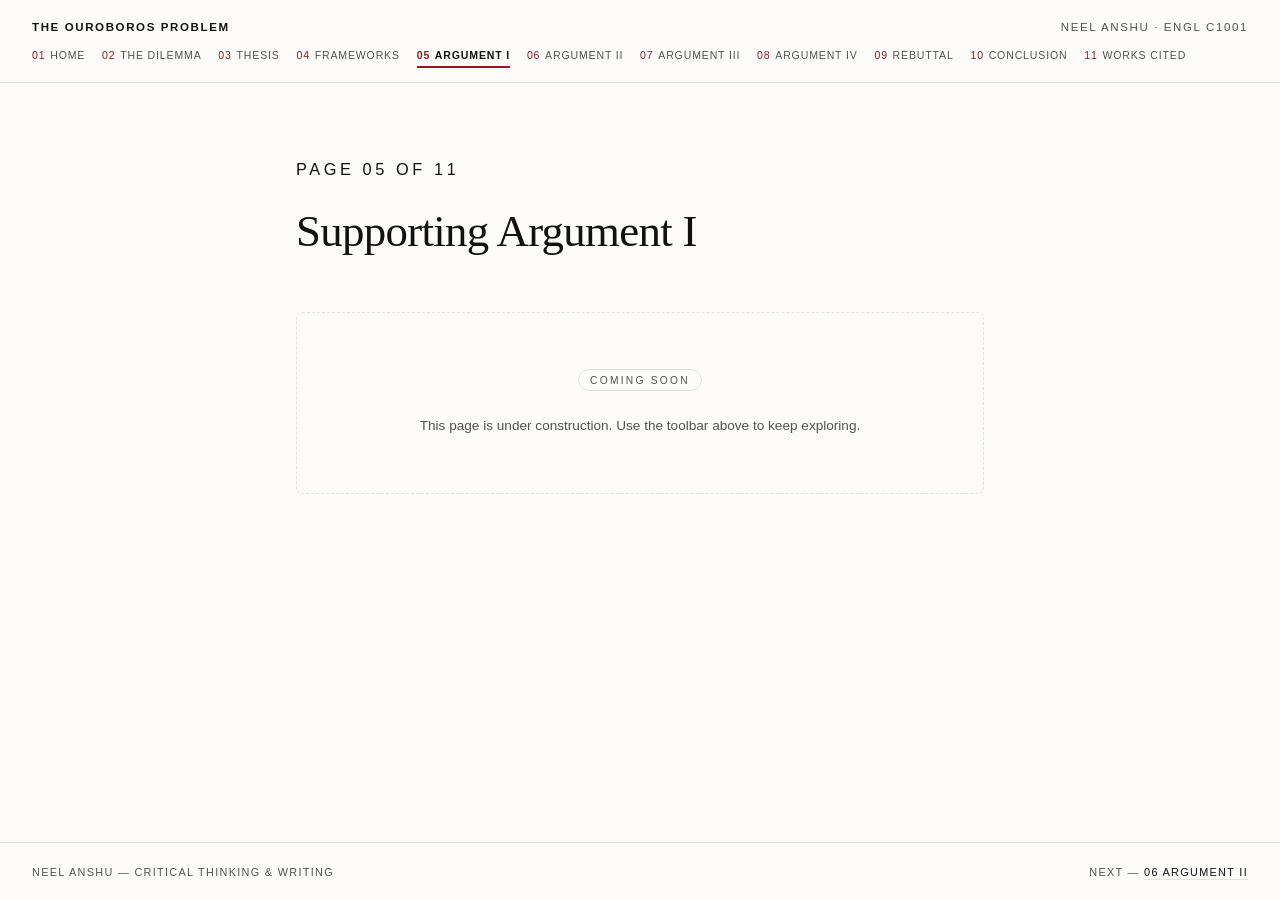
==== argument-1.html @ 1485b58a "Milestone A: 11-page site with nav toolbar, home welcome, Page 2 proposal + infographic Co-Authored-" ====
<!DOCTYPE html>
<html lang="en">
<head>
<meta charset="UTF-8">
<meta name="viewport" content="width=device-width, initial-scale=1.0">
<title>Supporting Argument I &mdash; The Ouroboros Problem</title>
<meta name="description" content="A project on AI, fair use, and the loop that feeds itself.">
<link rel="stylesheet" href="styles.css">
</head>
<body>

<header>
  <div class="masthead">
    <a class="mark" href="index.html">The Ouroboros Problem</a>
    <span class="tag">Neel Anshu &middot; ENGL C1001</span>
  </div>
  <nav class="toolbar" aria-label="Pages">
    <a href="index.html"><span class="num">01</span>Home</a>
    <a href="dilemma.html"><span class="num">02</span>The Dilemma</a>
    <a href="thesis.html"><span class="num">03</span>Thesis</a>
    <a href="frameworks.html"><span class="num">04</span>Frameworks</a>
    <a href="argument-1.html" aria-current="page"><span class="num">05</span>Argument I</a>
    <a href="argument-2.html"><span class="num">06</span>Argument II</a>
    <a href="argument-3.html"><span class="num">07</span>Argument III</a>
    <a href="argument-4.html"><span class="num">08</span>Argument IV</a>
    <a href="rebuttal.html"><span class="num">09</span>Rebuttal</a>
    <a href="conclusion.html"><span class="num">10</span>Conclusion</a>
    <a href="works-cited.html"><span class="num">11</span>Works Cited</a>
  </nav>
</header>

<main>
  <article class="page">
    <p class="kicker">Page 05 of 11</p>
    <h1>Supporting Argument I</h1>
    <div class="placeholder">
      <span class="soon">Coming soon</span>
      <p>This page is under construction. Use the toolbar above to keep exploring.</p>
    </div>
  </article>
</main>

<footer>
  <span>Neel Anshu &mdash; Critical Thinking &amp; Writing</span>
  <span>Next &mdash; <a href="argument-2.html">06 Argument II</a></span>
</footer>

</body>
</html>
---- styles.css ----
:root {
  --ink: #111111;
  --ink-soft: #55524e;
  --red: #8f1d1d;
  --paper: #fdfcfa;
  --hairline: #e6e2dc;
}

* { margin: 0; padding: 0; box-sizing: border-box; }

html { scroll-behavior: smooth; }
html, body { height: 100%; }

body {
  background: var(--paper);
  color: var(--ink);
  font-family: ui-sans-serif, -apple-system, "SF Pro Text", "Helvetica Neue", Helvetica, Arial, sans-serif;
  -webkit-font-smoothing: antialiased;
  display: flex;
  flex-direction: column;
  min-height: 100svh;
  overflow-x: hidden;
}

/* ---------- Header & navigation toolbar ---------- */

header {
  position: sticky;
  top: 0;
  z-index: 10;
  background: rgba(253, 252, 250, 0.92);
  backdrop-filter: blur(8px);
  border-bottom: 1px solid var(--hairline);
}

.masthead {
  display: flex;
  justify-content: space-between;
  align-items: baseline;
  padding: 1.3rem 2rem 1rem;
  font-size: 0.72rem;
  letter-spacing: 0.14em;
  text-transform: uppercase;
  color: var(--ink-soft);
}

.masthead .mark {
  color: var(--ink);
  font-weight: 600;
  text-decoration: none;
}

.masthead .tag { font-variant-numeric: tabular-nums; }

nav.toolbar {
  display: flex;
  gap: 1.05rem;
  padding: 0 2rem 0.85rem;
  overflow-x: auto;
  scrollbar-width: none;
  -webkit-overflow-scrolling: touch;
}

nav.toolbar::-webkit-scrollbar { display: none; }

nav.toolbar a {
  flex: 0 0 auto;
  font-size: 0.66rem;
  letter-spacing: 0.08em;
  text-transform: uppercase;
  text-decoration: none;
  color: var(--ink-soft);
  padding-bottom: 0.35rem;
  border-bottom: 2px solid transparent;
  transition: color 0.15s ease, border-color 0.15s ease;
}

nav.toolbar a .num {
  color: var(--red);
  font-variant-numeric: tabular-nums;
  margin-right: 0.45em;
}

nav.toolbar a:hover { color: var(--ink); }

nav.toolbar a[aria-current="page"] {
  color: var(--ink);
  font-weight: 600;
  border-bottom-color: var(--red);
}

/* ---------- Content pages ---------- */

main { flex: 1; }

.page {
  max-width: 46rem;
  margin: 0 auto;
  padding: 4.5rem 1.5rem 5rem;
}

.kicker {
  font-size: 0.68rem;
  letter-spacing: 0.22em;
  text-transform: uppercase;
  color: var(--red);
  margin-bottom: 1.1rem;
}

.page h1 {
  font-family: ui-serif, "New York", Georgia, "Times New Roman", serif;
  font-weight: 500;
  font-size: clamp(1.9rem, 5vw, 2.8rem);
  line-height: 1.12;
  letter-spacing: -0.015em;
  margin-bottom: 2.2rem;
}

.page h2 {
  font-family: ui-serif, "New York", Georgia, "Times New Roman", serif;
  font-weight: 500;
  font-size: 1.35rem;
  margin: 2.8rem 0 1rem;
}

.page p {
  font-size: 1.02rem;
  line-height: 1.75;
  color: var(--ink);
  margin-bottom: 1.4rem;
}

.page p em { color: inherit; }

.placeholder {
  margin-top: 3.5rem;
  padding: 3.5rem 2rem;
  border: 1px dashed var(--hairline);
  border-radius: 6px;
  text-align: center;
}

.placeholder .soon {
  display: inline-block;
  font-size: 0.64rem;
  letter-spacing: 0.22em;
  text-transform: uppercase;
  color: var(--ink-soft);
  border: 1px solid var(--hairline);
  border-radius: 999px;
  padding: 0.45em 1.1em;
}

.placeholder p {
  margin: 1.4rem 0 0;
  font-size: 0.85rem;
  color: var(--ink-soft);
}

figure.infographic { margin: 3rem 0 1rem; }

figure.infographic img {
  width: 100%;
  height: auto;
  display: block;
  border: 1px solid var(--hairline);
  border-radius: 4px;
}

figure.infographic figcaption {
  margin-top: 0.9rem;
  font-size: 0.8rem;
  line-height: 1.6;
  color: var(--ink-soft);
}

figure.infographic figcaption a { color: var(--red); }

/* ---------- Home hero (ouroboros) ---------- */

.hero {
  display: grid;
  place-items: center;
  padding: 3.5rem 1.5rem 2rem;
  min-height: min(78svh, 760px);
}

.stage {
  position: relative;
  width: min(70vmin, 580px);
  aspect-ratio: 1;
  display: grid;
  place-items: center;
}

.stage svg {
  position: absolute;
  inset: 0;
  width: 100%;
  height: 100%;
  overflow: visible;
}

.ring {
  transform-origin: 400px 400px;
  animation: spin 140s linear infinite;
}

@keyframes spin {
  to { transform: rotate(360deg); }
}

.seg {
  fill: var(--ink);
  transform-box: fill-box;
  transform-origin: center;
  animation: swell 5.2s ease-in-out infinite;
}

@keyframes swell {
  0%, 100% { transform: scale(1);    opacity: 1; }
  12%      { transform: scale(1.28); opacity: 0.92; }
  28%      { transform: scale(1);    opacity: 1; }
}

.eye { fill: var(--paper); }
.pupil { fill: var(--red); }
.tailtip { fill: var(--red); }

.center {
  position: relative;
  text-align: center;
  max-width: 70%;
  z-index: 1;
}

.center h1 {
  font-family: ui-serif, "New York", Georgia, "Times New Roman", serif;
  font-weight: 500;
  font-size: clamp(1.5rem, 5vmin, 2.4rem);
  line-height: 1.12;
  letter-spacing: -0.015em;
}

.center h1 em {
  font-style: italic;
  color: var(--red);
}

.center p {
  margin-top: 0.9rem;
  font-size: clamp(0.72rem, 1.8vmin, 0.85rem);
  line-height: 1.55;
  color: var(--ink-soft);
  letter-spacing: 0.01em;
}

.welcome {
  max-width: 40rem;
  margin: 0 auto;
  padding: 0 1.5rem 5rem;
  text-align: center;
}

.welcome .rule {
  width: 3rem;
  height: 1px;
  background: var(--hairline);
  margin: 0 auto 2.2rem;
}

.welcome h2 {
  font-family: ui-serif, "New York", Georgia, "Times New Roman", serif;
  font-weight: 500;
  font-size: 1.3rem;
  margin-bottom: 1rem;
}

.welcome p {
  font-size: 0.95rem;
  line-height: 1.75;
  color: var(--ink-soft);
  margin-bottom: 1rem;
}

.welcome .byline {
  margin-top: 1.6rem;
  font-size: 0.68rem;
  letter-spacing: 0.18em;
  text-transform: uppercase;
  color: var(--ink);
}

/* ---------- Footer ---------- */

footer {
  display: flex;
  justify-content: space-between;
  align-items: baseline;
  gap: 1rem;
  padding: 1.4rem 2rem;
  font-size: 0.68rem;
  letter-spacing: 0.12em;
  text-transform: uppercase;
  color: var(--ink-soft);
  border-top: 1px solid var(--hairline);
}

footer a {
  color: var(--ink);
  text-decoration: none;
  border-bottom: 1px solid var(--hairline);
  padding-bottom: 0.15em;
}

footer a:hover { border-bottom-color: var(--red); }

/* ---------- Small screens ---------- */

@media (max-width: 560px) {
  .masthead { padding-left: 1.25rem; padding-right: 1.25rem; }
  nav.toolbar { padding-left: 1.25rem; padding-right: 1.25rem; }
  footer { padding-left: 1.25rem; padding-right: 1.25rem; }
  .stage { width: min(88vmin, 580px); }
  .center { max-width: 64%; }
  .center h1 br { display: none; }
  .center h1 { font-size: clamp(1.2rem, 6.2vmin, 1.55rem); }
  .page { padding-top: 3rem; }
}

@media (prefers-reduced-motion: reduce) {
  .ring, .seg { animation: none; }
  html { scroll-behavior: auto; }
}
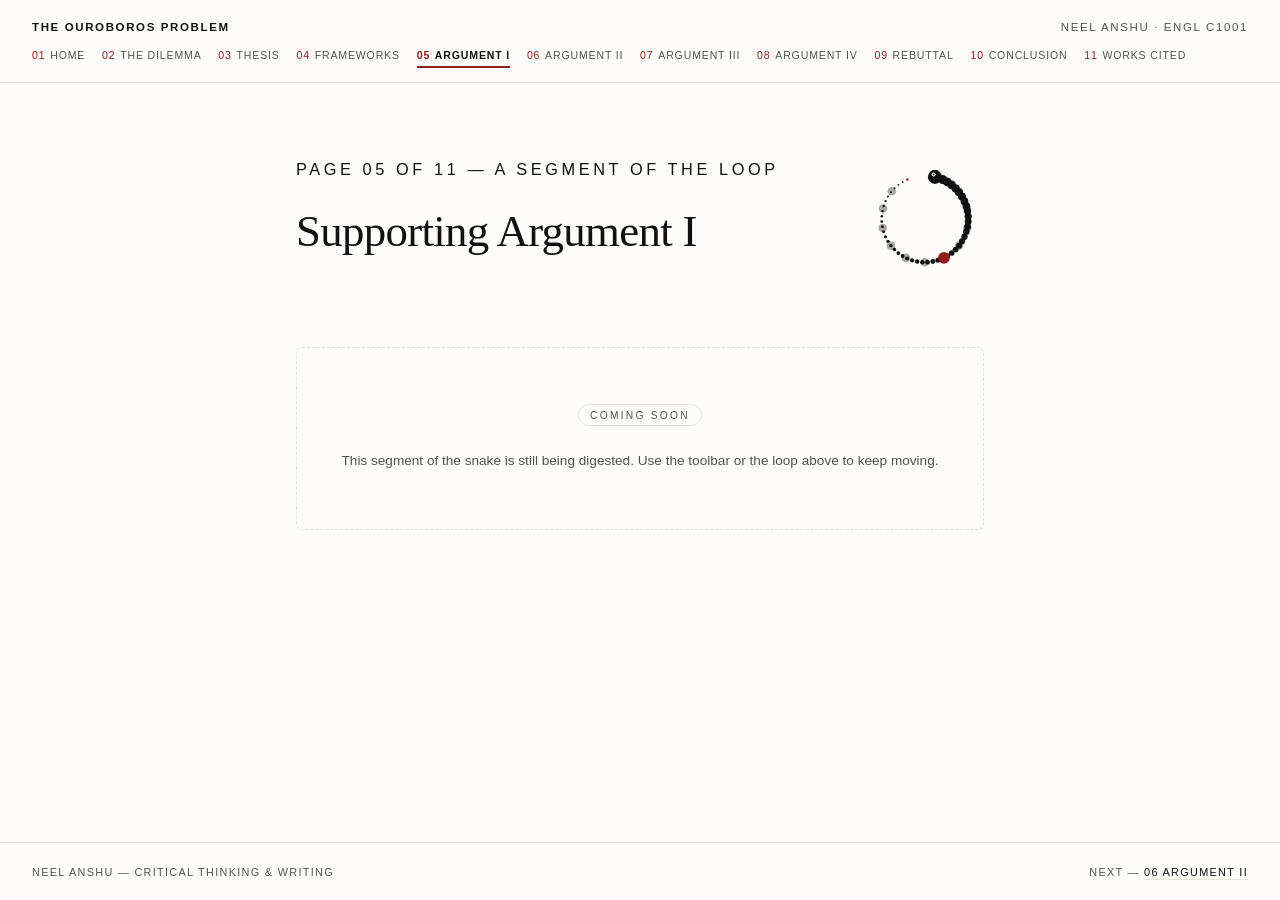
==== commit fd7651dc: "Sections as snake segments: interactive ouroboros hub + mini page locators Co-Authored-By: Claude Fa" ====
--- a/argument-1.html
+++ b/argument-1.html
@@ -31,11 +31,16 @@
 
 <main>
   <article class="page">
-    <p class="kicker">Page 05 of 11</p>
-    <h1>Supporting Argument I</h1>
+    <div class="pagehead">
+      <div class="headings">
+        <p class="kicker">Page 05 of 11 &mdash; a segment of the loop</p>
+        <h1>Supporting Argument I</h1>
+      </div>
+      <svg class="minimap" id="minimap" viewBox="0 0 120 120" role="navigation" aria-label="Site map: the ouroboros with this page highlighted"></svg>
+    </div>
     <div class="placeholder">
       <span class="soon">Coming soon</span>
-      <p>This page is under construction. Use the toolbar above to keep exploring.</p>
+      <p>This segment of the snake is still being digested. Use the toolbar or the loop above to keep moving.</p>
     </div>
   </article>
 </main>
@@ -45,5 +50,9 @@
   <span>Next &mdash; <a href="argument-2.html">06 Argument II</a></span>
 </footer>
 
+<script>window.SITE_PAGES = [{"href": "index.html", "num": "01", "label": "Home"}, {"href": "dilemma.html", "num": "02", "label": "The Dilemma"}, {"href": "thesis.html", "num": "03", "label": "Thesis"}, {"href": "frameworks.html", "num": "04", "label": "Frameworks"}, {"href": "argument-1.html", "num": "05", "label": "Argument I"}, {"href": "argument-2.html", "num": "06", "label": "Argument II"}, {"href": "argument-3.html", "num": "07", "label": "Argument III"}, {"href": "argument-4.html", "num": "08", "label": "Argument IV"}, {"href": "rebuttal.html", "num": "09", "label": "Rebuttal"}, {"href": "conclusion.html", "num": "10", "label": "Conclusion"}, {"href": "works-cited.html", "num": "11", "label": "Works Cited"}];</script>
+<script src="snake.js"></script>
+<script>buildMini(document.getElementById('minimap'), window.SITE_PAGES, 4);</script>
+
 </body>
 </html>
--- a/styles.css
+++ b/styles.css
@@ -227,11 +227,100 @@
 .pupil { fill: var(--red); }
 .tailtip { fill: var(--red); }
 
+/* ---------- Interactive hub: sections as snake segments ---------- */
+
+.traveler { fill: var(--red); }
+
+a.node { cursor: pointer; outline: none; }
+
+.node circle {
+  fill: var(--paper);
+  stroke: var(--ink);
+  stroke-width: 3;
+  transition: fill 0.18s ease, stroke 0.18s ease, r 0.18s ease;
+}
+
+.node .nnum {
+  font-family: ui-sans-serif, -apple-system, "Helvetica Neue", Arial, sans-serif;
+  font-size: 12px;
+  font-weight: 600;
+  letter-spacing: 0.04em;
+  fill: var(--ink);
+  pointer-events: none;
+  transition: fill 0.18s ease;
+}
+
+.node .nlabel {
+  font-family: ui-sans-serif, -apple-system, "Helvetica Neue", Arial, sans-serif;
+  font-size: 12px;
+  font-weight: 600;
+  letter-spacing: 0.14em;
+  text-transform: uppercase;
+  fill: var(--ink-soft);
+  opacity: 0.55;
+  transition: opacity 0.18s ease, fill 0.18s ease;
+}
+
+.node:hover circle, .node:focus-visible circle { fill: var(--ink); }
+.node:hover .nnum,  .node:focus-visible .nnum  { fill: var(--paper); }
+.node:hover .nlabel, .node:focus-visible .nlabel { opacity: 1; fill: var(--ink); }
+
+.node.cur circle { stroke: var(--red); }
+.node.cur .nnum { fill: var(--red); }
+.node.cur .nlabel { fill: var(--red); opacity: 0.8; }
+.node.cur:hover circle { fill: var(--red); stroke: var(--red); }
+.node.cur:hover .nnum { fill: var(--paper); }
+
+/* ---------- Mini ouroboros page locator ---------- */
+
+.pagehead {
+  display: flex;
+  justify-content: space-between;
+  align-items: flex-start;
+  gap: 1.5rem;
+}
+
+.pagehead .headings { min-width: 0; }
+
+.minimap {
+  width: 118px;
+  height: 118px;
+  flex: 0 0 auto;
+  margin-top: 0.3rem;
+  overflow: visible;
+}
+
+.minimap .seg { animation: none; }
+
+a.mnode { cursor: pointer; }
+
+.mnode circle {
+  fill: var(--ink);
+  opacity: 0.35;
+  transition: opacity 0.15s ease, fill 0.15s ease;
+}
+
+.mnode:hover circle { opacity: 1; }
+
+.mnode.cur circle {
+  fill: var(--red);
+  opacity: 1;
+  transform-box: fill-box;
+  transform-origin: center;
+  animation: mpulse 2.4s ease-in-out infinite;
+}
+
+@keyframes mpulse {
+  0%, 100% { transform: scale(1); }
+  50%      { transform: scale(1.35); }
+}
+
 .center {
   position: relative;
   text-align: center;
-  max-width: 70%;
+  max-width: 62%;
   z-index: 1;
+  pointer-events: none;
 }
 
 .center h1 {
@@ -317,18 +406,25 @@
 
 /* ---------- Small screens ---------- */
 
+@media (max-width: 760px) {
+  .node .nlabel { display: none; }
+}
+
 @media (max-width: 560px) {
   .masthead { padding-left: 1.25rem; padding-right: 1.25rem; }
   nav.toolbar { padding-left: 1.25rem; padding-right: 1.25rem; }
   footer { padding-left: 1.25rem; padding-right: 1.25rem; }
   .stage { width: min(88vmin, 580px); }
-  .center { max-width: 64%; }
+  .center { max-width: 60%; }
   .center h1 br { display: none; }
-  .center h1 { font-size: clamp(1.2rem, 6.2vmin, 1.55rem); }
+  .center h1 { font-size: clamp(1.1rem, 5.6vmin, 1.5rem); }
   .page { padding-top: 3rem; }
+  .pagehead { flex-direction: column-reverse; }
+  .minimap { width: 84px; height: 84px; }
 }
 
 @media (prefers-reduced-motion: reduce) {
-  .ring, .seg { animation: none; }
+  .ring, .seg, .mnode.cur circle { animation: none; }
+  .traveler { display: none; }
   html { scroll-behavior: auto; }
 }
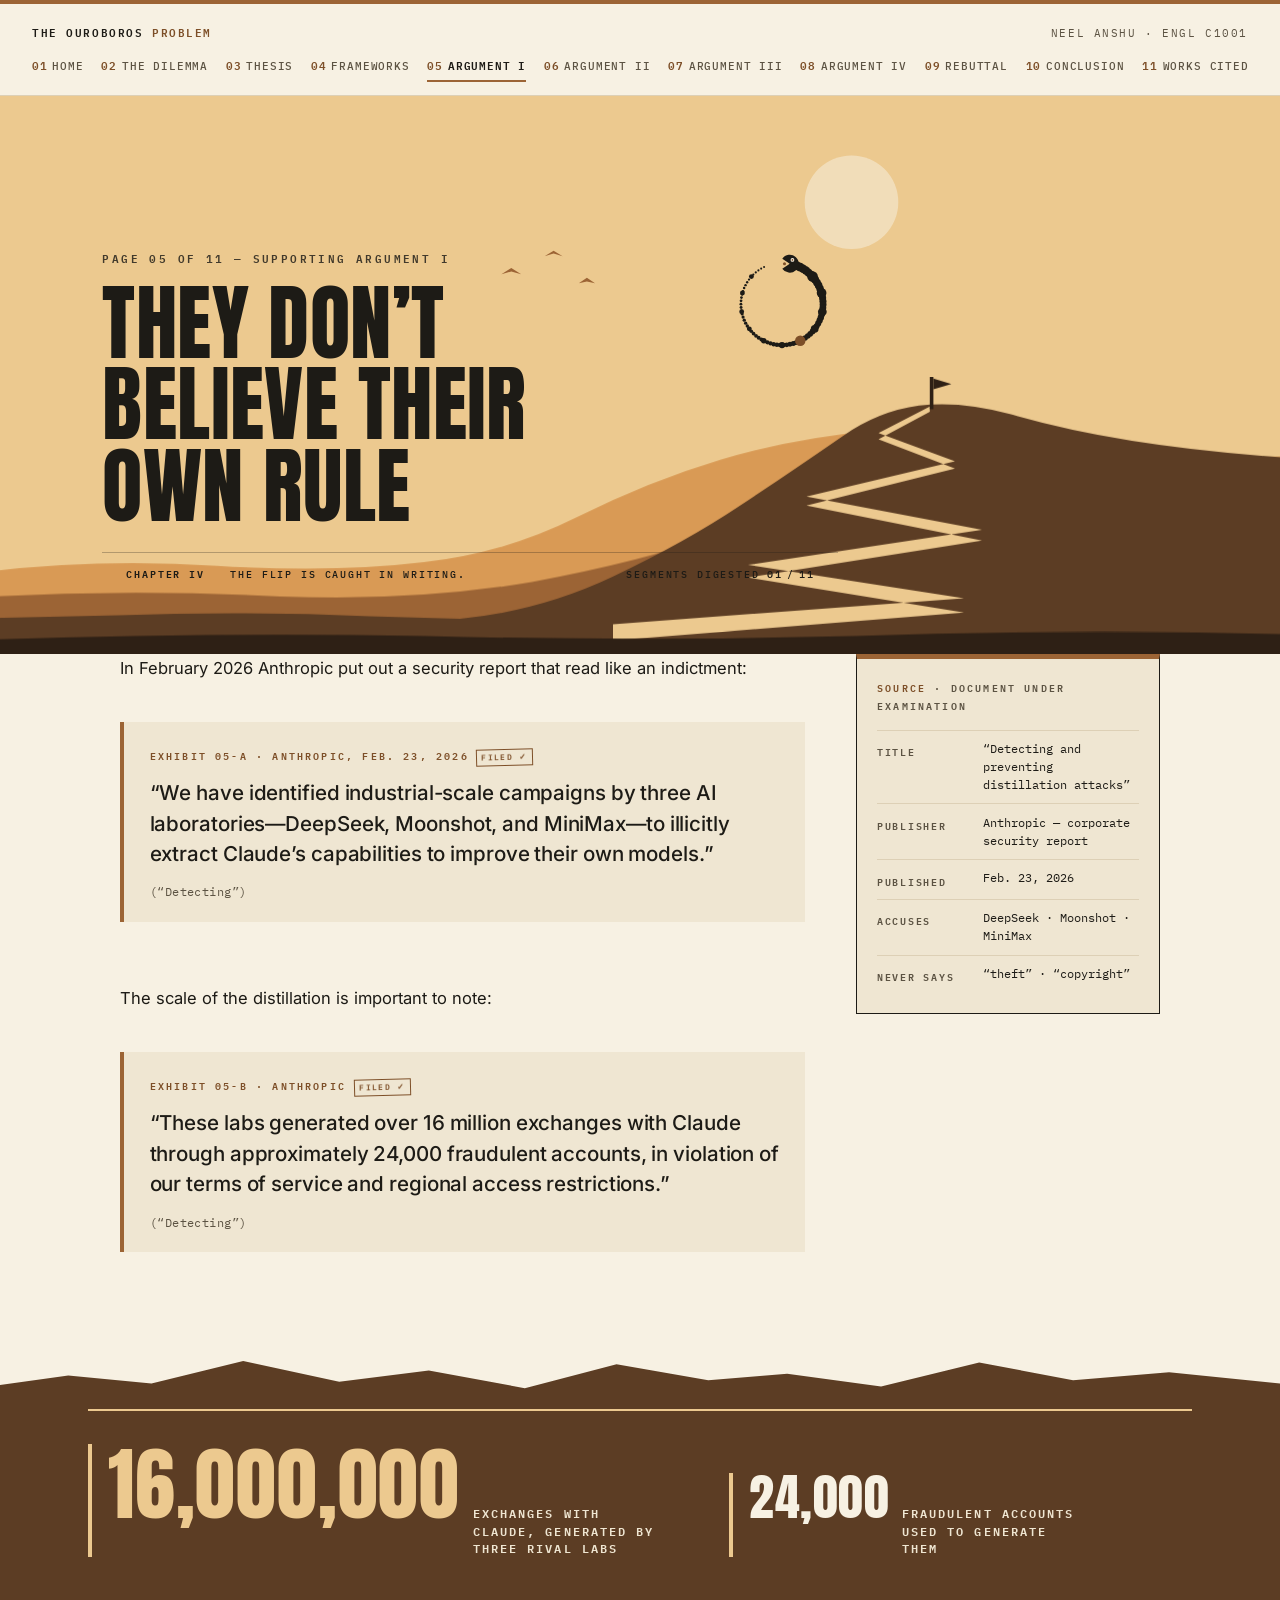
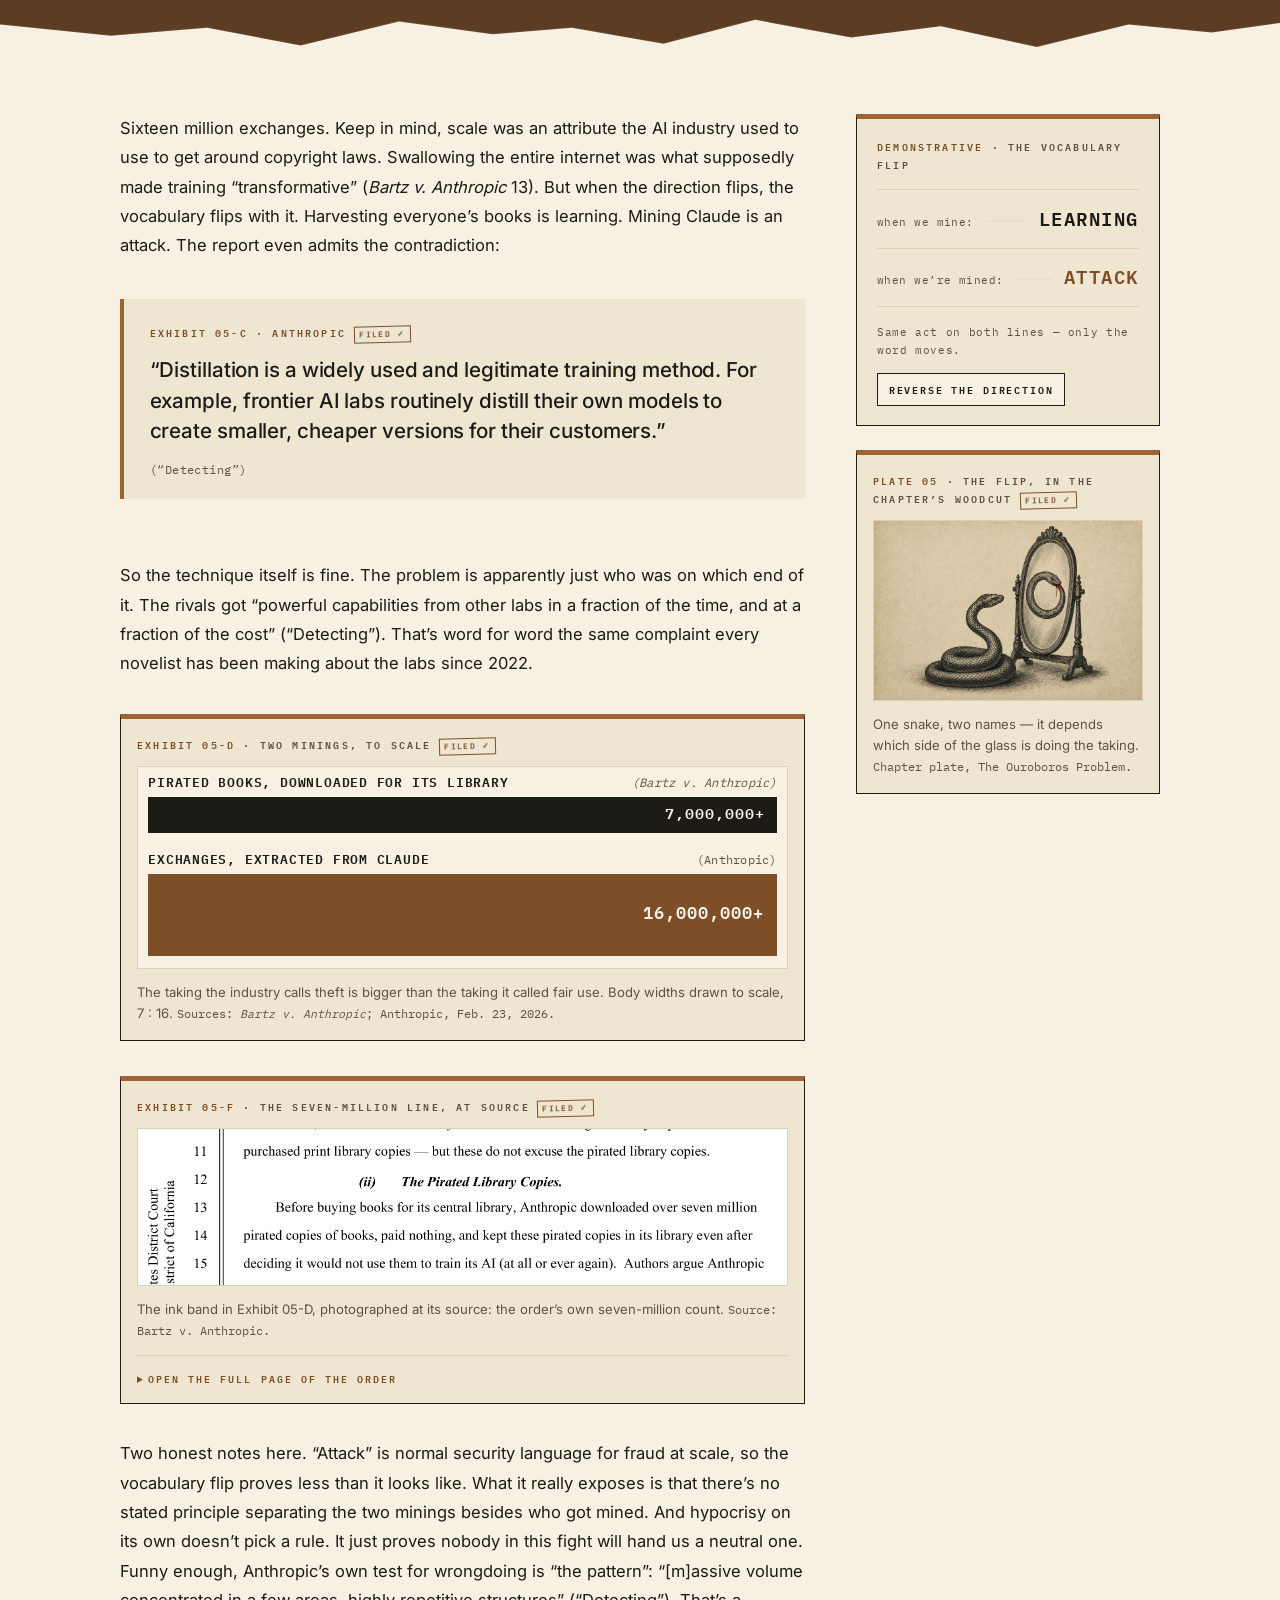
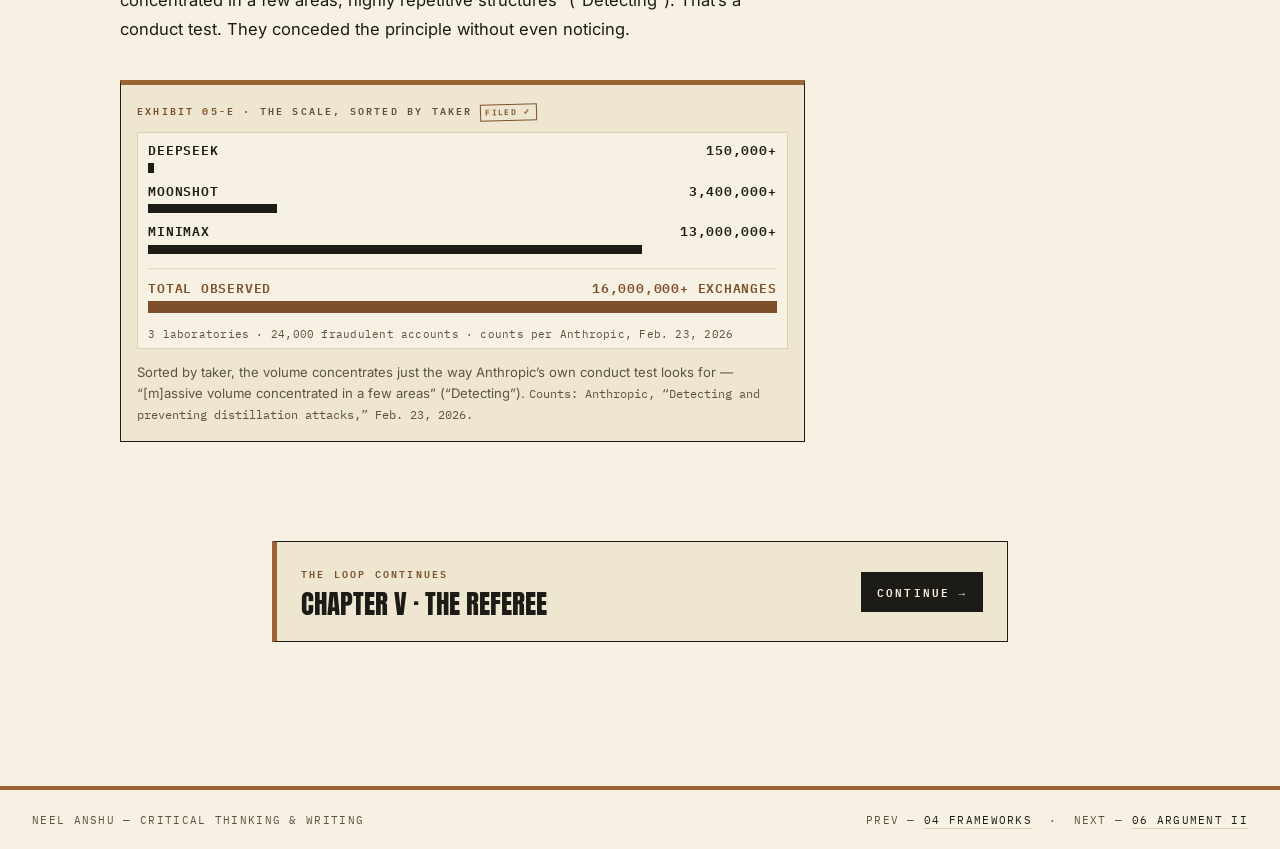
==== commit 583c80c3: "The Ouroboros Problem" ====
--- a/argument-1.html
+++ b/argument-1.html
@@ -3,15 +3,252 @@
 <head>
 <meta charset="UTF-8">
 <meta name="viewport" content="width=device-width, initial-scale=1.0">
-<title>Supporting Argument I &mdash; The Ouroboros Problem</title>
+<title>Argument I: They Don&rsquo;t Believe Their Own Rule &mdash; The Ouroboros Problem</title>
 <meta name="description" content="A project on AI, fair use, and the loop that feeds itself.">
 <link rel="stylesheet" href="styles.css">
+<style>
+/* ── Page 05 · Argument I · afternoon haze ─────────────────────────
+   Firewatch register: one vista (the switchback — the flip), one
+   ridge-divider treatment, placard evidence. Flat fills only,
+   radius 0. Scoped under body.p-arg1. */
+
+body.p-arg1 main { padding-bottom: 4.5rem; }
+
+/* ---- Hero vista: haze over the switchback ---- */
+body.p-arg1 .vista { min-height: clamp(420px, 62vh, 620px); }
+body.p-arg1 .vista .vista-content { padding-bottom: clamp(2.8rem, 8vh, 5rem); }
+body.p-arg1 .vista h1.display { max-width: 12ch; }
+body.p-arg1 .vista .pagehead { align-items: flex-start; }
+body.p-arg1 .vista .quest-strip {
+  color: var(--ink);
+  border-top-color: rgba(29, 27, 22, 0.28);
+}
+body.p-arg1 .vista .quest-strip .q-chap,
+body.p-arg1 .vista .quest-strip .q-prog b { color: var(--ink); }
+@media (max-width: 1160px) {
+  body.p-arg1 .vista .quest-strip {
+    background: rgba(247, 241, 227, 0.82);
+    border-top: 0;
+    padding: 0.7rem 0.8rem;
+  }
+}
+
+/* ---- Pull-alongside pairing: prose + placard share a bench ---- */
+body.p-arg1 .duo {
+  max-width: var(--col);
+  margin: 0 auto;
+  padding: 0 1.5rem;
+  display: grid;
+  grid-template-columns: minmax(0, 1fr);
+  grid-template-areas: "m1" "side" "m2";
+  gap: 1.5rem;
+}
+body.p-arg1 .duo > .dmain { grid-area: m1; min-width: 0; }
+body.p-arg1 .duo > aside { grid-area: side; }
+body.p-arg1 .duo > .dmore { grid-area: m2; min-width: 0; }
+@media (min-width: 900px) {
+  body.p-arg1 .duo {
+    max-width: 68rem;
+    grid-template-columns: minmax(0, 43rem) minmax(14rem, 19rem);
+    grid-template-areas: "m1 side" "m2 side";
+    grid-template-rows: auto 1fr;
+    column-gap: clamp(2.2rem, 4vw, 3.6rem);
+    align-items: start;
+    justify-content: center;
+  }
+  body.p-arg1 .duo > aside { position: sticky; top: 7.5rem; align-self: start; }
+}
+
+/* ---- Placards: the flip demonstrative + chain of custody ---- */
+body.p-arg1 .flippanel,
+body.p-arg1 .doccard {
+  border: 1px solid var(--ink);
+  border-top: 5px solid var(--accent);
+  background: var(--paper-dim);
+  padding: 1.15rem 1.25rem 1.2rem;
+}
+body.p-arg1 .ptag {
+  display: block;
+  font-family: var(--font-mono);
+  font-size: 0.62rem;
+  font-weight: 600;
+  letter-spacing: 0.22em;
+  text-transform: uppercase;
+  color: var(--ink-soft);
+}
+body.p-arg1 .ptag b { color: var(--accent-ink); font-weight: 600; }
+
+body.p-arg1 .fliprows { margin: 1rem 0 0; border-top: 1px solid var(--hairline); }
+body.p-arg1 .fliprow {
+  display: flex;
+  align-items: baseline;
+  gap: 0.8rem;
+  padding: 0.85rem 0;
+  border-bottom: 1px solid var(--hairline);
+}
+body.p-arg1 .dir {
+  flex: 0 0 auto;
+  font-family: var(--font-mono);
+  font-size: 0.7rem;
+  letter-spacing: 0.04em;
+  color: var(--ink-soft);
+}
+body.p-arg1 .lead {
+  flex: 1 1 auto;
+  border-bottom: 1px dotted var(--hairline);
+  transform: translateY(-0.28em);
+  min-width: 1rem;
+}
+body.p-arg1 .w {
+  flex: 0 0 auto;
+  font-family: var(--font-mono);
+  font-weight: 600;
+  font-size: clamp(1.05rem, 1.5vw, 1.4rem);
+  letter-spacing: 0.08em;
+  color: var(--ink);
+  transition: opacity 0.19s var(--ease-stamp), transform 0.19s var(--ease-stamp);
+}
+body.p-arg1 .w.is-red { color: var(--accent-ink); }
+body.p-arg1 .w.out { opacity: 0; transform: translateY(-0.4em); }
+
+body.p-arg1 .flipfoot {
+  display: flex;
+  flex-direction: column;
+  align-items: flex-start;
+  gap: 0.8rem;
+  margin-top: 1rem;
+}
+body.p-arg1 .flipnote {
+  font-family: var(--font-mono);
+  font-size: 0.66rem;
+  letter-spacing: 0.06em;
+  color: var(--ink-soft);
+  margin: 0;
+}
+body.p-arg1 .flipbtn {
+  font-family: var(--font-mono);
+  font-size: 0.64rem;
+  font-weight: 600;
+  letter-spacing: 0.18em;
+  text-transform: uppercase;
+  color: var(--ink);
+  background: var(--paper);
+  border: 1px solid var(--ink);
+  padding: 0.62em 1.05em;
+  cursor: pointer;
+  transition: background 0.15s ease, color 0.15s ease;
+}
+body.p-arg1 .flipbtn:hover { background: var(--ink); color: var(--paper); }
+body.p-arg1 .flipbtn:active { transform: translateY(1px); }
+body.p-arg1 .flipbtn:focus-visible { outline: 2px solid var(--accent-ink); outline-offset: 2px; }
+
+body.p-arg1 .doccard dl { margin-top: 1rem; }
+body.p-arg1 .docrow {
+  display: grid;
+  grid-template-columns: 5.8em minmax(0, 1fr);
+  gap: 0.8rem;
+  padding: 0.58rem 0;
+  border-top: 1px solid var(--hairline);
+}
+body.p-arg1 .docrow dt {
+  font-family: var(--font-mono);
+  font-size: 0.6rem;
+  font-weight: 600;
+  letter-spacing: 0.18em;
+  text-transform: uppercase;
+  color: var(--ink-soft);
+  padding-top: 0.22em;
+}
+body.p-arg1 .docrow dd {
+  font-family: var(--font-mono);
+  font-size: 0.73rem;
+  line-height: 1.55;
+  color: var(--ink);
+}
+
+/* Woodcut plate riding in the rail under the flip panel */
+body.p-arg1 .duo aside figure.exhibit { margin: 1.5rem 0 0; }
+
+/* ---- The overlook: dark elevation band for the statlines ---- */
+body.p-arg1 .scaleband { margin: 3.4rem 0 3.2rem; }
+body.p-arg1 .scaleband .ridge-divider { background-color: var(--near); }
+body.p-arg1 .ridge-down { transform: scale(-1, -1); }
+body.p-arg1 .scale-strip { background: var(--near); color: var(--paper); }
+body.p-arg1 .scale-strip .bandinner {
+  max-width: 72rem;
+  margin: 0 auto;
+  padding: 2.1rem 1.5rem 2.6rem;
+  display: flex;
+  flex-wrap: wrap;
+  align-items: flex-end;
+  gap: 2rem 4.5rem;
+}
+body.p-arg1 .scale-strip .srule {
+  max-width: 72rem;
+  margin: 0 auto;
+  padding: 0 1.5rem;
+}
+body.p-arg1 .scale-strip .srule i {
+  display: block;
+  height: 2px;
+  background: var(--sky);
+}
+body.p-arg1 .scale-strip .statline { border-left-color: var(--sky); }
+body.p-arg1 .scale-strip .n { color: var(--paper); }
+body.p-arg1 .scale-strip .n.red { color: var(--sky); }
+body.p-arg1 .scale-strip .u { color: var(--paper-dim); }
+body.p-arg1 .statline.sub .n { font-size: clamp(1.9rem, 4.2vw, 3.1rem); }
+
+/* ---- Exhibit SVG text registers (the two charts) ---- */
+body.p-arg1 .exhibit svg text {
+  font-family: var(--font-mono);
+  letter-spacing: 0.06em;
+}
+body.p-arg1 .exhibit svg .lab { font-weight: 600; fill: var(--ink); }
+body.p-arg1 .exhibit svg .soft { fill: var(--ink-soft); letter-spacing: 0.02em; }
+body.p-arg1 .exhibit svg .onbar { font-weight: 600; fill: var(--paper); }
+body.p-arg1 .exhibit svg .redt { font-weight: 600; fill: var(--accent-ink); }
+body.p-arg1 .exhibit svg .bar-ink { fill: var(--ink); }
+body.p-arg1 .exhibit svg .bar-red { fill: var(--accent-ink); }
+body.p-arg1 .exhibit svg .hl { stroke: var(--hairline); stroke-width: 1; }
+
+/* ---- Record page tucked behind a summary ---- */
+body.p-arg1 details.docpage { margin-top: 0.9rem; border-top: 1px solid var(--hairline); padding-top: 0.8rem; }
+body.p-arg1 details.docpage summary {
+  cursor: pointer;
+  font-family: var(--font-mono);
+  font-size: 0.64rem;
+  font-weight: 600;
+  letter-spacing: 0.2em;
+  text-transform: uppercase;
+  color: var(--accent-ink);
+}
+body.p-arg1 details.docpage summary::marker { color: var(--accent-ink); }
+body.p-arg1 details.docpage img { margin-top: 0.8rem; }
+
+/* ---- Small screens ---- */
+@media (max-width: 560px) {
+  body.p-arg1 .duo { padding: 0 1.25rem; }
+  body.p-arg1 .fliprow { flex-wrap: wrap; row-gap: 0.35rem; }
+  body.p-arg1 .lead { display: none; }
+  body.p-arg1 .fliprow .w { margin-left: auto; }
+  body.p-arg1 .scale-strip .bandinner { flex-direction: column; align-items: flex-start; gap: 1.7rem; }
+  body.p-arg1 .scale-strip .statline { flex-direction: column; align-items: flex-start; gap: 0.45rem; }
+}
+
+/* ---- Reduced motion: swap instantly, keep everything readable ---- */
+@media (prefers-reduced-motion: reduce) {
+  body.p-arg1 .w { transition: none; }
+  body.p-arg1 .w.out { opacity: 1; transform: none; }
+  body.p-arg1 .flipbtn:active { transform: none; }
+}
+</style>
 </head>
-<body>
-
-<header>
+<body class="p-arg1">
+
+<header class="site">
   <div class="masthead">
-    <a class="mark" href="index.html">The Ouroboros Problem</a>
+    <a class="mark" href="index.html">The Ouroboros <em>Problem</em></a>
     <span class="tag">Neel Anshu &middot; ENGL C1001</span>
   </div>
   <nav class="toolbar" aria-label="Pages">
@@ -30,29 +267,299 @@
 </header>
 
 <main>
-  <article class="page">
-    <div class="pagehead">
-      <div class="headings">
-        <p class="kicker">Page 05 of 11 &mdash; a segment of the loop</p>
-        <h1>Supporting Argument I</h1>
+
+  <!-- ── Vista: afternoon haze; the switchback trail reverses its way up ── -->
+  <section class="vista" id="vista" aria-label="Afternoon haze: a switchback trail reversing direction up the near slope">
+    <svg viewBox="0 0 1440 620" preserveAspectRatio="xMidYMax slice" aria-hidden="true" focusable="false">
+      <!-- hazy afternoon sun -->
+      <circle cx="955" cy="118" r="52" fill="var(--paper)" opacity="0.5"/>
+      <!-- three distant birds -->
+      <g fill="var(--mid)">
+        <path d="M566 198l11-7 11 7-11-3z"/>
+        <path d="M614 178l10-6 10 6-10-3z"/>
+        <path d="M652 208l9-6 9 6-9-2z"/>
+      </g>
+      <!-- far ridge -->
+      <g class="vista-band plx-far">
+        <path fill="var(--far)" d="M0 528 Q120 514 250 522 Q380 530 480 518 Q570 508 650 468 Q730 428 810 404 Q890 380 980 372 Q1080 364 1180 384 Q1300 408 1440 400 L1440 800 L0 800 Z"/>
+      </g>
+      <!-- mid ridge, one coil-curve in the shoulder -->
+      <g class="vista-band plx-mid">
+        <path fill="var(--mid)" d="M0 556 Q160 548 320 556 Q470 562 600 540 Q720 518 820 484 Q920 452 1020 440 Q1140 428 1280 446 Q1360 456 1440 452 L1440 800 L0 800 Z"/>
+      </g>
+      <!-- near slope + the switchback trail (the flip) -->
+      <g class="vista-band plx-near">
+        <path fill="var(--near)" d="M0 580 L140 577 Q280 572 420 578 L520 581 Q610 572 690 534 Q770 496 830 456 Q890 416 945 378 Q985 350 1030 344 Q1080 338 1140 356 Q1260 390 1440 402 L1440 800 L0 800 Z"/>
+        <path fill="var(--sky)" d="M690 587 L1080 558 L840 521 L1100 482 L905 445 L1070 406 L985 374.5 L1042 345 L1042 351 L985 381.5 L1070 414 L905 455 L1100 494 L840 535 L1080 574 L690 605 Z"/>
+        <path fill="var(--ground)" d="M1042 312 L1046 312 L1046 348 L1042 348 Z"/>
+        <path fill="var(--ground)" d="M1046 314 L1066 320 L1046 326 Z"/>
+      </g>
+      <!-- foreground -->
+      <path fill="var(--ground)" d="M0 604 Q240 596 480 600 Q720 606 960 600 Q1200 592 1440 598 L1440 800 L0 800 Z"/>
+    </svg>
+    <div class="vista-content">
+      <div class="pagehead">
+        <div class="headings">
+          <p class="kicker">Page 05 of 11 &mdash; Supporting Argument I</p>
+          <h1 class="display">They Don&rsquo;t Believe Their Own Rule</h1>
+        </div>
+        <svg class="minimap" id="minimap" viewBox="0 0 120 120" role="navigation"
+             aria-label="Site map: the ouroboros with this page highlighted"></svg>
       </div>
-      <svg class="minimap" id="minimap" viewBox="0 0 120 120" role="navigation" aria-label="Site map: the ouroboros with this page highlighted"></svg>
     </div>
-    <div class="placeholder">
-      <span class="soon">Coming soon</span>
-      <p>This segment of the snake is still being digested. Use the toolbar or the loop above to keep moving.</p>
+  </section>
+
+  <!-- ── First movement: the indictment, with the source placard alongside ── -->
+  <section class="essay">
+    <div class="duo">
+      <div class="dmain">
+        <p>In February 2026 Anthropic put out a security report that read like an indictment:</p>
+
+        <blockquote class="qs reveal">
+          <span class="qtag">Exhibit 05-A &middot; Anthropic, Feb. 23, 2026</span>
+          <p>&ldquo;We have identified industrial-scale campaigns by three AI laboratories&mdash;DeepSeek, Moonshot, and MiniMax&mdash;to illicitly extract Claude&rsquo;s capabilities to improve their own models.&rdquo;</p>
+          <footer>(&ldquo;Detecting&rdquo;)</footer>
+        </blockquote>
+
+      </div>
+
+      <aside class="doccard reveal d1" aria-label="The document under examination">
+        <span class="ptag"><b>Source</b> &middot; document under examination</span>
+        <dl>
+          <div class="docrow">
+            <dt>Title</dt>
+            <dd>&ldquo;Detecting and preventing distillation attacks&rdquo;</dd>
+          </div>
+          <div class="docrow">
+            <dt>Publisher</dt>
+            <dd>Anthropic &mdash; corporate security report</dd>
+          </div>
+          <div class="docrow">
+            <dt>Published</dt>
+            <dd>Feb. 23, 2026</dd>
+          </div>
+          <div class="docrow">
+            <dt>Accuses</dt>
+            <dd>DeepSeek &middot; Moonshot &middot; MiniMax</dd>
+          </div>
+          <div class="docrow">
+            <dt>Never says</dt>
+            <dd>&ldquo;theft&rdquo; &middot; &ldquo;copyright&rdquo;</dd>
+          </div>
+        </dl>
+      </aside>
+
+      <div class="dmore">
+        <p>The scale of the distillation is important to note:</p>
+
+        <blockquote class="qs reveal">
+          <span class="qtag">Exhibit 05-B &middot; Anthropic</span>
+          <p>&ldquo;These labs generated over 16 million exchanges with Claude through approximately 24,000 fraudulent accounts, in violation of our terms of service and regional access restrictions.&rdquo;</p>
+          <footer>(&ldquo;Detecting&rdquo;)</footer>
+        </blockquote>
+      </div>
     </div>
-  </article>
+  </section>
+
+  <!-- ── The overlook: the scale, in numbers ── -->
+  <section class="scaleband" aria-label="The scale, in numbers">
+    <div class="ridge-divider" aria-hidden="true"></div>
+    <div class="scale-strip">
+      <div class="srule" aria-hidden="true"><i class="rule-draw"></i></div>
+      <div class="bandinner">
+        <div class="statline reveal">
+          <span class="n red">16,000,000</span>
+          <span class="u">exchanges with Claude, generated by three rival labs</span>
+        </div>
+        <div class="statline sub reveal d1">
+          <span class="n">24,000</span>
+          <span class="u">fraudulent accounts used to generate them</span>
+        </div>
+      </div>
+    </div>
+    <div class="ridge-divider ridge-down" aria-hidden="true"></div>
+  </section>
+
+  <!-- ── Second movement: the vocabulary flip, demonstrated alongside ── -->
+  <section class="essay">
+    <div class="duo">
+      <div class="dmain">
+        <p>Sixteen million exchanges. Keep in mind, scale was an attribute the AI industry used to use to get around copyright laws. Swallowing the entire internet was what supposedly made training &ldquo;transformative&rdquo; (<em>Bartz v. Anthropic</em> 13). But when the direction flips, the vocabulary flips with it. Harvesting everyone&rsquo;s books is learning. Mining Claude is an attack. The report even admits the contradiction:</p>
+
+        <blockquote class="qs reveal">
+          <span class="qtag">Exhibit 05-C &middot; Anthropic</span>
+          <p>&ldquo;Distillation is a widely used and legitimate training method. For example, frontier AI labs routinely distill their own models to create smaller, cheaper versions for their customers.&rdquo;</p>
+          <footer>(&ldquo;Detecting&rdquo;)</footer>
+        </blockquote>
+      </div>
+
+      <aside aria-label="Demonstratives for the vocabulary flip">
+        <div class="flippanel reveal d1" id="flip-panel">
+          <span class="ptag"><b>Demonstrative</b> &middot; the vocabulary flip</span>
+          <div class="fliprows" id="flip-rows" aria-live="polite">
+            <div class="fliprow">
+              <span class="dir">when we mine:</span>
+              <span class="lead" aria-hidden="true"></span>
+              <span class="w" id="word-a">LEARNING</span>
+            </div>
+            <div class="fliprow">
+              <span class="dir">when we&rsquo;re mined:</span>
+              <span class="lead" aria-hidden="true"></span>
+              <span class="w is-red" id="word-b">ATTACK</span>
+            </div>
+          </div>
+          <div class="flipfoot">
+            <p class="flipnote">Same act on both lines &mdash; only the word moves.</p>
+            <button class="flipbtn" id="flip-btn" type="button" aria-pressed="false">Reverse the direction</button>
+          </div>
+        </div>
+
+        <figure class="exhibit reveal d2">
+          <span class="etag"><b>Plate 05</b> &middot; The flip, in the chapter&rsquo;s woodcut</span>
+          <img src="assets/art/oro_mirror.jpg" loading="lazy"
+               alt="Woodcut: a snake studies itself in a standing oval mirror; the reflection looking back is an ouroboros, swallowing its own tail.">
+          <figcaption>One snake, two names &mdash; it depends which side of the glass is doing the taking. <span class="src">Chapter plate, The Ouroboros Problem.</span></figcaption>
+        </figure>
+      </aside>
+
+      <div class="dmore">
+        <p>So the technique itself is fine. The problem is apparently just who was on which end of it. The rivals got &ldquo;powerful capabilities from other labs in a fraction of the time, and at a fraction of the cost&rdquo; (&ldquo;Detecting&rdquo;). That&rsquo;s word for word the same complaint every novelist has been making about the labs since 2022.</p>
+
+        <figure class="exhibit reveal">
+          <span class="etag"><b>Exhibit 05-D</b> &middot; Two minings, to scale</span>
+          <svg viewBox="0 0 640 198" role="img" focusable="false"
+               aria-label="Two horizontal bands drawn to scale, seven to sixteen. Ink band: over seven million pirated books copied for training, cited to Bartz v. Anthropic. Red band, more than twice as thick: over sixteen million exchanges extracted from Claude, cited to Anthropic.">
+            <text class="lab" x="10" y="20" font-size="13">PIRATED BOOKS, DOWNLOADED FOR ITS LIBRARY</text>
+            <text class="soft" x="630" y="20" font-size="12" text-anchor="end" font-style="italic">(Bartz v. Anthropic)</text>
+            <rect class="bar-ink" x="10" y="30" width="620" height="35" shape-rendering="crispEdges"></rect>
+            <text class="onbar" x="618" y="47.5" font-size="15" text-anchor="end" dominant-baseline="middle">7,000,000+</text>
+
+            <text class="lab" x="10" y="96" font-size="13">EXCHANGES, EXTRACTED FROM CLAUDE</text>
+            <text class="soft" x="630" y="96" font-size="12" text-anchor="end">(Anthropic)</text>
+            <rect class="bar-red" x="10" y="106" width="620" height="80" shape-rendering="crispEdges"></rect>
+            <text class="onbar" x="618" y="146" font-size="17" text-anchor="end" dominant-baseline="middle">16,000,000+</text>
+          </svg>
+          <figcaption>The taking the industry calls theft is bigger than the taking it called fair use. Body widths drawn to scale, 7&nbsp;:&nbsp;16. <span class="src">Sources: <em>Bartz v. Anthropic</em>; Anthropic, Feb. 23, 2026.</span></figcaption>
+        </figure>
+
+        <figure class="exhibit reveal">
+          <span class="etag"><b>Exhibit 05-F</b> &middot; The seven-million line, at source</span>
+          <img src="assets/evidence/bartz-sevenmillion-zoom.png" loading="lazy"
+               alt="Scanned lines from the Bartz v. Anthropic order: Anthropic downloaded over seven million pirated copies of books, paid nothing, and kept these pirated copies in its library.">
+          <figcaption>The ink band in Exhibit 05-D, photographed at its source: the order&rsquo;s own seven-million count. <span class="src">Source: Bartz v. Anthropic.</span></figcaption>
+          <details class="docpage">
+            <summary>Open the full page of the order</summary>
+            <img src="assets/evidence/bartz-sevenmillion-page.png" loading="lazy"
+                 alt="Full page from the Bartz v. Anthropic order containing the seven-million-copies passage.">
+          </details>
+        </figure>
+
+        <p>Two honest notes here. &ldquo;Attack&rdquo; is normal security language for fraud at scale, so the vocabulary flip proves less than it looks like. What it really exposes is that there&rsquo;s no stated principle separating the two minings besides who got mined. And hypocrisy on its own doesn&rsquo;t pick a rule. It just proves nobody in this fight will hand us a neutral one. Funny enough, Anthropic&rsquo;s own test for wrongdoing is &ldquo;the pattern&rdquo;: &ldquo;[m]assive volume concentrated in a few areas, highly repetitive structures&rdquo; (&ldquo;Detecting&rdquo;). That&rsquo;s a conduct test. They conceded the principle without even noticing.</p>
+
+        <figure class="exhibit reveal">
+          <span class="etag"><b>Exhibit 05-E</b> &middot; The scale, sorted by taker</span>
+          <svg viewBox="0 0 640 212" role="img" focusable="false"
+               aria-label="Log-style chart of exchange volume by laboratory, bars drawn to a common scale. DeepSeek: 150,000 plus. Moonshot: 3,400,000 plus. MiniMax: 13,000,000 plus. Total, in red: 16,000,000 plus exchanges through 24,000 fraudulent accounts.">
+            <text class="lab" x="10" y="22" font-size="13">DEEPSEEK</text>
+            <text class="lab" x="630" y="22" font-size="13" text-anchor="end">150,000+</text>
+            <rect class="bar-ink" x="10" y="30" width="5.6" height="9" shape-rendering="crispEdges"></rect>
+
+            <text class="lab" x="10" y="62" font-size="13">MOONSHOT</text>
+            <text class="lab" x="630" y="62" font-size="13" text-anchor="end">3,400,000+</text>
+            <rect class="bar-ink" x="10" y="70" width="127.4" height="9" shape-rendering="crispEdges"></rect>
+
+            <text class="lab" x="10" y="102" font-size="13">MINIMAX</text>
+            <text class="lab" x="630" y="102" font-size="13" text-anchor="end">13,000,000+</text>
+            <rect class="bar-ink" x="10" y="110" width="486.9" height="9" shape-rendering="crispEdges"></rect>
+
+            <line class="hl" x1="10" y1="134" x2="630" y2="134"></line>
+
+            <text class="redt" x="10" y="158" font-size="13">TOTAL OBSERVED</text>
+            <text class="redt" x="630" y="158" font-size="13" text-anchor="end">16,000,000+ EXCHANGES</text>
+            <rect class="bar-red" x="10" y="166" width="620" height="12" shape-rendering="crispEdges"></rect>
+
+            <text class="soft" x="10" y="202" font-size="11">3 laboratories &#183; 24,000 fraudulent accounts &#183; counts per Anthropic, Feb. 23, 2026</text>
+          </svg>
+          <figcaption>Sorted by taker, the volume concentrates just the way Anthropic&rsquo;s own conduct test looks for &mdash; &ldquo;[m]assive volume concentrated in a few areas&rdquo; (&ldquo;Detecting&rdquo;). <span class="src">Counts: Anthropic, &ldquo;Detecting and preventing distillation attacks,&rdquo; Feb. 23, 2026.</span></figcaption>
+        </figure>
+      </div>
+
+  </section>
+
 </main>
 
-<footer>
+<footer class="site">
   <span>Neel Anshu &mdash; Critical Thinking &amp; Writing</span>
-  <span>Next &mdash; <a href="argument-2.html">06 Argument II</a></span>
+  <span>Prev &mdash; <a href="frameworks.html">04 Frameworks</a> &nbsp;&middot;&nbsp; Next &mdash; <a href="argument-2.html">06 Argument II</a></span>
 </footer>
 
 <script>window.SITE_PAGES = [{"href": "index.html", "num": "01", "label": "Home"}, {"href": "dilemma.html", "num": "02", "label": "The Dilemma"}, {"href": "thesis.html", "num": "03", "label": "Thesis"}, {"href": "frameworks.html", "num": "04", "label": "Frameworks"}, {"href": "argument-1.html", "num": "05", "label": "Argument I"}, {"href": "argument-2.html", "num": "06", "label": "Argument II"}, {"href": "argument-3.html", "num": "07", "label": "Argument III"}, {"href": "argument-4.html", "num": "08", "label": "Argument IV"}, {"href": "rebuttal.html", "num": "09", "label": "Rebuttal"}, {"href": "conclusion.html", "num": "10", "label": "Conclusion"}, {"href": "works-cited.html", "num": "11", "label": "Works Cited"}];</script>
 <script src="snake.js"></script>
+<script src="site.js"></script>
+<script src="quest.js"></script>
 <script>buildMini(document.getElementById('minimap'), window.SITE_PAGES, 4);</script>
+<script>
+/* Page 05 behavior.
+   Signature animation: slow parallax drift of the vista bands on
+   scroll — transform-only, via the shared --plx/.vista-band contract
+   in styles.css (which also zeroes it under prefers-reduced-motion).
+   Plus the hover/tap-driven vocabulary flip; under reduced motion the
+   words swap instantly with no transition. */
+(function () {
+  var reduced = window.matchMedia("(prefers-reduced-motion: reduce)").matches;
+
+  /* ---- Vista band parallax (signature animation) ---- */
+  var vista = document.getElementById("vista");
+  if (vista && !reduced) {
+    var ticking = false;
+    var onScroll = function () {
+      if (ticking) return;
+      ticking = true;
+      window.requestAnimationFrame(function () {
+        var y = Math.min(window.scrollY || window.pageYOffset || 0, 260);
+        vista.style.setProperty("--plx", y + "px");
+        ticking = false;
+      });
+    };
+    window.addEventListener("scroll", onScroll, { passive: true });
+    onScroll();
+  }
+
+  /* ---- The vocabulary flip (interaction-driven, never looping) ---- */
+  var rows = document.getElementById("flip-rows");
+  var btn = document.getElementById("flip-btn");
+  var wordA = document.getElementById("word-a");
+  var wordB = document.getElementById("word-b");
+  if (rows && btn && wordA && wordB) {
+    var flipped = false, busy = false;
+    function paint() {
+      wordA.textContent = flipped ? "ATTACK" : "LEARNING";
+      wordB.textContent = flipped ? "LEARNING" : "ATTACK";
+      wordA.classList.toggle("is-red", flipped);
+      wordB.classList.toggle("is-red", !flipped);
+      btn.setAttribute("aria-pressed", flipped ? "true" : "false");
+    }
+    function flip() {
+      if (busy) return;
+      flipped = !flipped;
+      if (reduced) { paint(); return; }
+      busy = true;
+      wordA.classList.add("out");
+      wordB.classList.add("out");
+      window.setTimeout(function () {
+        paint();
+        wordA.classList.remove("out");
+        wordB.classList.remove("out");
+        window.setTimeout(function () { busy = false; }, 210);
+      }, 190);
+    }
+    btn.addEventListener("click", flip);
+    if (window.matchMedia("(hover: hover) and (pointer: fine)").matches) {
+      rows.addEventListener("pointerenter", flip);
+    }
+  }
+})();
+</script>
 
 </body>
 </html>
--- a/styles.css
+++ b/styles.css
@@ -1,9 +1,136 @@
+/* ═══════════════════════════════════════════════════════════════
+   The Ouroboros Problem — shared foundation
+   Firewatch / Olly Moss flat-poster system over the courtroom bones:
+   Anton (verdicts) · IBM Plex Mono (evidence) · Inter (explanation)
+   One day on a fire lookout: each page owns a moment of the day via
+   flat palette tokens (--sky --far --mid --near --ground --accent).
+   Flat ink on warm paper. NO gradients. No frameworks. Radius 0.
+   ═══════════════════════════════════════════════════════════════ */
+
+@font-face {
+  font-family: "Anton";
+  src: url("assets/fonts/anton-v27-latin-regular.woff2") format("woff2");
+  font-weight: 400; font-style: normal; font-display: swap;
+}
+@font-face {
+  font-family: "IBM Plex Mono";
+  src: url("assets/fonts/ibm-plex-mono-v20-latin-regular.woff2") format("woff2");
+  font-weight: 400; font-style: normal; font-display: swap;
+}
+@font-face {
+  font-family: "IBM Plex Mono";
+  src: url("assets/fonts/ibm-plex-mono-v20-latin-500.woff2") format("woff2");
+  font-weight: 500; font-style: normal; font-display: swap;
+}
+@font-face {
+  font-family: "IBM Plex Mono";
+  src: url("assets/fonts/ibm-plex-mono-v20-latin-600.woff2") format("woff2");
+  font-weight: 600; font-style: normal; font-display: swap;
+}
+@font-face {
+  font-family: "Inter";
+  src: url("assets/fonts/inter-v20-latin-regular.woff2") format("woff2");
+  font-weight: 400; font-style: normal; font-display: swap;
+}
+@font-face {
+  font-family: "Inter";
+  src: url("assets/fonts/inter-v20-latin-500.woff2") format("woff2");
+  font-weight: 500; font-style: normal; font-display: swap;
+}
+@font-face {
+  font-family: "Inter";
+  src: url("assets/fonts/inter-v20-latin-600.woff2") format("woff2");
+  font-weight: 600; font-style: normal; font-display: swap;
+}
+
+/* ---------- Base tokens: warm Firewatch paper ---------- */
+
 :root {
-  --ink: #111111;
-  --ink-soft: #55524e;
-  --red: #8f1d1d;
-  --paper: #fdfcfa;
-  --hairline: #e6e2dc;
+  --paper: #f7f1e3;      /* warm cream — the poster stock */
+  --paper-dim: #efe6d2;  /* placard fill */
+  --ink: #1d1b16;        /* warm near-black */
+  --ink-soft: #5c5343;   /* warm secondary */
+  --hairline: #ddd0b6;   /* warm hairline */
+
+  /* Legacy alias: everything that used --red now reads the page's
+     text-safe accent, so the whole chrome auto-tints per page. */
+  --red: var(--accent-ink);
+
+  --font-display: "Anton", "Arial Narrow", sans-serif;
+  --font-mono: "IBM Plex Mono", ui-monospace, "SF Mono", Menlo, monospace;
+  --font-body: "Inter", ui-sans-serif, -apple-system, "Helvetica Neue", Arial, sans-serif;
+
+  --ease-stamp: cubic-bezier(0.2, 0, 0, 1);
+  --col: 46rem;
+
+  /* Default scene palette (first light) so bare pages still render. */
+  --sky: #f4c95d; --far: #e8985a; --mid: #b95f30;
+  --near: #7a3020; --ground: #3d1c14;
+  --accent: #b95f30;      /* flat fills, rules, bands (graphic use) */
+  --accent-ink: #98481f;  /* accent for TEXT on paper — ≥4.5:1 */
+  --vista-ink: var(--ink);/* text color set over the vista sky */
+}
+
+/* ---------- The day arc: per-page scene palettes ----------
+   --accent is the poster accent (fills, left rules, sign bands).
+   --accent-ink is the same hue pushed dark enough for small text
+   on --paper (contrast ≥ 4.5:1 verified). --vista-ink is the text
+   color that sits directly on --sky in the hero vista. */
+
+body.p-home {        /* first light */
+  --sky: #f4c95d; --far: #e8985a; --mid: #b95f30;
+  --near: #7a3020; --ground: #3d1c14;
+  --accent: #b95f30; --accent-ink: #98481f; --vista-ink: var(--ink);
+}
+body.p-dilemma {     /* sunrise */
+  --sky: #f6b352; --far: #e07b39; --mid: #a94b28;
+  --near: #6e2a1c; --ground: #381712;
+  --accent: #a94b28; --accent-ink: #a3441f; --vista-ink: var(--ink);
+}
+body.p-thesis {      /* morning */
+  --sky: #f2d8a0; --far: #d9a05b; --mid: #8f6a3d;
+  --near: #4f5537; --ground: #2c3325;
+  --accent: #8f6a3d; --accent-ink: #77552c; --vista-ink: var(--ink);
+}
+body.p-frameworks {  /* high noon */
+  --sky: #eadfc4; --far: #c9b98a; --mid: #7d8a5a;
+  --near: #45543a; --ground: #253023;
+  --accent: #5f7248; --accent-ink: #4d5e39; --vista-ink: var(--ink);
+}
+body.p-arg1 {        /* afternoon haze */
+  --sky: #ecc98f; --far: #d99a55; --mid: #9c6435;
+  --near: #5c3d24; --ground: #2e2015;
+  --accent: #9c6435; --accent-ink: #7d4f28; --vista-ink: var(--ink);
+}
+body.p-arg2 {        /* golden hour */
+  --sky: #f0b45e; --far: #dd8143; --mid: #ad5230;
+  --near: #6b2f20; --ground: #351812;
+  --accent: #ad5230; --accent-ink: #964325; --vista-ink: var(--ink);
+}
+body.p-arg3 {        /* sunset */
+  --sky: #ef9e58; --far: #d95f36; --mid: #9e3527;
+  --near: #5f1f1a; --ground: #2f1210;
+  --accent: #9e3527; --accent-ink: #9e3527; --vista-ink: var(--ink);
+}
+body.p-arg4 {        /* dusk */
+  --sky: #d97a4a; --far: #a84632; --mid: #6f2a26;
+  --near: #3f1b20; --ground: #201017;
+  --accent: #a84632; --accent-ink: #a04129; --vista-ink: var(--ink);
+}
+body.p-rebuttal {    /* blue hour — dark vista, prose stays on paper */
+  --sky: #7d8aa6; --far: #52618a; --mid: #35406b;
+  --near: #20284a; --ground: #111530;
+  --accent: #c46a3a; --accent-ink: #94481d; --vista-ink: var(--ink);
+}
+body.p-conclusion {  /* night, fire below — dark vista, paper prose */
+  --sky: #3c4668; --far: #2a3153; --mid: #1b2140;
+  --near: #10142c; --ground: #080a1c;
+  --accent: #e07b39; --accent-ink: #9c4c1a; --vista-ink: var(--paper);
+}
+body.p-works {       /* starlight — dark vista, paper prose */
+  --sky: #232948; --far: #181d38; --mid: #10142a;
+  --near: #0a0d1e; --ground: #050712;
+  --accent: #d9a05b; --accent-ink: #85561e; --vista-ink: var(--paper);
 }
 
 * { margin: 0; padding: 0; box-sizing: border-box; }
@@ -14,22 +141,28 @@
 body {
   background: var(--paper);
   color: var(--ink);
-  font-family: ui-sans-serif, -apple-system, "SF Pro Text", "Helvetica Neue", Helvetica, Arial, sans-serif;
+  font-family: var(--font-body);
   -webkit-font-smoothing: antialiased;
+  text-rendering: optimizeLegibility;
   display: flex;
   flex-direction: column;
   min-height: 100svh;
   overflow-x: hidden;
 }
 
-/* ---------- Header & navigation toolbar ---------- */
-
-header {
+::selection { background: var(--ink); color: var(--paper); }
+
+/* ---------- Header & navigation toolbar (shared contract) ----------
+   The lookout's sign: warm paper strip under a flat accent band that
+   tints to each page's moment of the day. */
+
+header.site {
   position: sticky;
   top: 0;
-  z-index: 10;
-  background: rgba(253, 252, 250, 0.92);
+  z-index: 40;
+  background: rgba(247, 241, 227, 0.94);
   backdrop-filter: blur(8px);
+  border-top: 4px solid var(--accent);
   border-bottom: 1px solid var(--hairline);
 }
 
@@ -37,8 +170,10 @@
   display: flex;
   justify-content: space-between;
   align-items: baseline;
-  padding: 1.3rem 2rem 1rem;
-  font-size: 0.72rem;
+  gap: 1rem;
+  padding: 1.15rem 2rem 0.85rem;
+  font-family: var(--font-mono);
+  font-size: 0.7rem;
   letter-spacing: 0.14em;
   text-transform: uppercase;
   color: var(--ink-soft);
@@ -49,166 +184,351 @@
   font-weight: 600;
   text-decoration: none;
 }
-
-.masthead .tag { font-variant-numeric: tabular-nums; }
+.masthead .mark em { font-style: normal; color: var(--accent-ink); }
+.masthead .tag { font-variant-numeric: tabular-nums; white-space: nowrap; }
 
 nav.toolbar {
   display: flex;
-  gap: 1.05rem;
-  padding: 0 2rem 0.85rem;
+  gap: 1.1rem;
+  padding: 0 2rem 0.8rem;
   overflow-x: auto;
   scrollbar-width: none;
   -webkit-overflow-scrolling: touch;
 }
-
 nav.toolbar::-webkit-scrollbar { display: none; }
 
 nav.toolbar a {
   flex: 0 0 auto;
+  font-family: var(--font-mono);
   font-size: 0.66rem;
+  font-weight: 500;
   letter-spacing: 0.08em;
   text-transform: uppercase;
   text-decoration: none;
   color: var(--ink-soft);
-  padding-bottom: 0.35rem;
+  padding-bottom: 0.4rem;
   border-bottom: 2px solid transparent;
   transition: color 0.15s ease, border-color 0.15s ease;
 }
-
 nav.toolbar a .num {
-  color: var(--red);
+  color: var(--accent-ink);
+  font-weight: 600;
   font-variant-numeric: tabular-nums;
   margin-right: 0.45em;
 }
-
 nav.toolbar a:hover { color: var(--ink); }
-
 nav.toolbar a[aria-current="page"] {
   color: var(--ink);
   font-weight: 600;
-  border-bottom-color: var(--red);
-}
-
-/* ---------- Content pages ---------- */
+  border-bottom-color: var(--accent);
+}
+
+/* ---------- Page scaffold ---------- */
 
 main { flex: 1; }
 
-.page {
-  max-width: 46rem;
+.col {
+  max-width: var(--col);
   margin: 0 auto;
-  padding: 4.5rem 1.5rem 5rem;
+  padding-left: 1.5rem;
+  padding-right: 1.5rem;
+}
+
+.wide {
+  max-width: 72rem;
+  margin: 0 auto;
+  padding-left: 1.5rem;
+  padding-right: 1.5rem;
 }
 
 .kicker {
+  font-family: var(--font-mono);
   font-size: 0.68rem;
+  font-weight: 600;
   letter-spacing: 0.22em;
   text-transform: uppercase;
-  color: var(--red);
-  margin-bottom: 1.1rem;
-}
-
-.page h1 {
-  font-family: ui-serif, "New York", Georgia, "Times New Roman", serif;
-  font-weight: 500;
-  font-size: clamp(1.9rem, 5vw, 2.8rem);
-  line-height: 1.12;
-  letter-spacing: -0.015em;
-  margin-bottom: 2.2rem;
-}
-
-.page h2 {
-  font-family: ui-serif, "New York", Georgia, "Times New Roman", serif;
-  font-weight: 500;
-  font-size: 1.35rem;
-  margin: 2.8rem 0 1rem;
-}
-
-.page p {
-  font-size: 1.02rem;
-  line-height: 1.75;
-  color: var(--ink);
+  color: var(--accent-ink);
+}
+
+h1.display {
+  font-family: var(--font-display);
+  font-weight: 400;
+  text-transform: uppercase;
+  font-size: clamp(2.6rem, 7.5vw, 5.2rem);
+  line-height: 0.98;
+  letter-spacing: 0.005em;
+  text-wrap: balance;
+}
+
+.essay h2 {
+  font-family: var(--font-display);
+  font-weight: 400;
+  text-transform: uppercase;
+  font-size: clamp(1.35rem, 3vw, 1.8rem);
+  letter-spacing: 0.01em;
+  line-height: 1.1;
+  margin: 3rem 0 1.1rem;
+}
+
+.essay p {
+  font-size: 1.03rem;
+  line-height: 1.78;
   margin-bottom: 1.4rem;
-}
-
-.page p em { color: inherit; }
-
-.placeholder {
-  margin-top: 3.5rem;
-  padding: 3.5rem 2rem;
-  border: 1px dashed var(--hairline);
-  border-radius: 6px;
-  text-align: center;
-}
-
-.placeholder .soon {
-  display: inline-block;
-  font-size: 0.64rem;
-  letter-spacing: 0.22em;
-  text-transform: uppercase;
-  color: var(--ink-soft);
-  border: 1px solid var(--hairline);
-  border-radius: 999px;
-  padding: 0.45em 1.1em;
-}
-
-.placeholder p {
-  margin: 1.4rem 0 0;
-  font-size: 0.85rem;
-  color: var(--ink-soft);
-}
-
-figure.infographic { margin: 3rem 0 1rem; }
-
-figure.infographic img {
-  width: 100%;
-  height: auto;
-  display: block;
-  border: 1px solid var(--hairline);
-  border-radius: 4px;
-}
-
-figure.infographic figcaption {
-  margin-top: 0.9rem;
-  font-size: 0.8rem;
-  line-height: 1.6;
-  color: var(--ink-soft);
-}
-
-figure.infographic figcaption a { color: var(--red); }
-
-/* ---------- Home hero (ouroboros) ---------- */
-
-.hero {
-  display: grid;
-  place-items: center;
-  padding: 3.5rem 1.5rem 2rem;
-  min-height: min(78svh, 760px);
-}
-
-.stage {
+  text-wrap: pretty;
+}
+.essay p em { font-style: italic; }
+.essay a { color: var(--accent-ink); text-decoration: none; border-bottom: 1px solid var(--hairline); }
+.essay a:hover { border-bottom-color: var(--accent-ink); }
+
+/* Mono citation chip used inline after quotes: (Bartz v. Anthropic 13) */
+.cite {
+  font-family: var(--font-mono);
+  font-size: 0.85em;
+  color: var(--ink-soft);
+  white-space: nowrap;
+}
+
+/* ---------- Page head w/ minimap (shared contract) ---------- */
+
+.pagehead {
+  display: flex;
+  justify-content: space-between;
+  align-items: flex-end;
+  gap: 1.5rem;
+}
+.pagehead .headings { min-width: 0; }
+.pagehead .kicker { display: block; margin-bottom: 0.9rem; }
+
+.minimap {
+  width: 112px;
+  height: 112px;
+  flex: 0 0 auto;
+  overflow: visible;
+}
+
+/* ---------- The vista kit (Firewatch hero) ----------
+   .vista        full-bleed flat-sky stage; pages drop 3–6 solid SVG
+                 bands inside (sky→ground), no gradients ever.
+   .vista-content off-center overlay (rule of thirds, left by default;
+                 add .vista--right to seat it on the right third).
+   .vista-band   parallax-ready layer: transform-only, driven by the
+                 --plx custom prop a tiny page script sets on .vista.
+                 Rate modifiers: .plx-far / .plx-mid / .plx-near. */
+
+.vista {
   position: relative;
-  width: min(70vmin, 580px);
-  aspect-ratio: 1;
-  display: grid;
-  place-items: center;
-}
-
-.stage svg {
+  overflow: hidden;
+  background: var(--sky);          /* flat fill, never a gradient */
+  color: var(--vista-ink);
+  min-height: clamp(340px, 54vh, 580px);
+  display: flex;
+  align-items: flex-end;
+}
+.vista > svg {
   position: absolute;
   inset: 0;
   width: 100%;
   height: 100%;
-  overflow: visible;
-}
-
-.ring {
-  transform-origin: 400px 400px;
-  animation: spin 140s linear infinite;
-}
-
-@keyframes spin {
-  to { transform: rotate(360deg); }
-}
+  display: block;
+  pointer-events: none;
+}
+.vista .vista-content {
+  position: relative;
+  z-index: 3;
+  width: min(46rem, 82vw);
+  margin: 0 auto 0 max(1.5rem, 8vw);   /* left third */
+  padding: clamp(2.2rem, 6vh, 4rem) 0 clamp(2.4rem, 7vh, 4.5rem);
+}
+.vista.vista--right .vista-content {
+  margin: 0 max(1.5rem, 8vw) 0 auto;   /* right third */
+}
+.vista .vista-content .kicker { color: var(--vista-ink); opacity: 0.82; }
+
+/* Parallax-ready band: transform only, JS-free contract.
+   A page script may set --plx (scroll offset, e.g. "120px") on .vista;
+   each band drifts at its own rate. Zero motion by default and under
+   prefers-reduced-motion. */
+.vista-band {
+  transform: translateY(calc(var(--plx, 0px) * var(--plx-rate, 0)));
+  will-change: transform;
+}
+.plx-far  { --plx-rate: 0.05; }
+.plx-mid  { --plx-rate: 0.12; }
+.plx-near { --plx-rate: 0.22; }
+
+/* Ridgeline divider — one thin silhouette strip between major
+   sections. Flat color from the scene (defaults to --near); override
+   with a scene var inline if a page needs a different band. */
+.ridge-divider {
+  height: clamp(2.4rem, 6vw, 4rem);
+  background-color: var(--near);
+  -webkit-mask-image: url("data:image/svg+xml,%3Csvg xmlns='http://www.w3.org/2000/svg' viewBox='0 0 1200 80' preserveAspectRatio='none'%3E%3Cpath d='M0,80L0,50L64,38L142,48L228,20L318,46L402,32L492,54L578,24L664,44L738,36L826,52L918,22L1006,44L1096,34L1200,48L1200,80Z'/%3E%3C/svg%3E");
+  mask-image: url("data:image/svg+xml,%3Csvg xmlns='http://www.w3.org/2000/svg' viewBox='0 0 1200 80' preserveAspectRatio='none'%3E%3Cpath d='M0,80L0,50L64,38L142,48L228,20L318,46L402,32L492,54L578,24L664,44L738,36L826,52L918,22L1006,44L1096,34L1200,48L1200,80Z'/%3E%3C/svg%3E");
+  -webkit-mask-size: 100% 100%;
+  mask-size: 100% 100%;
+  -webkit-mask-repeat: no-repeat;
+  mask-repeat: no-repeat;
+}
+.ridge-divider--flip { transform: scaleX(-1); }
+
+/* Small flat scene motif (sun disc, ember, bird cluster).
+   Absolutely positioned by the page inside a relative parent;
+   inline SVGs inherit currentColor. Budget: one per page. */
+.scene-motif {
+  position: absolute;
+  z-index: 2;
+  width: var(--motif-size, 64px);
+  height: auto;
+  color: var(--accent);
+  pointer-events: none;
+}
+.scene-motif svg { display: block; width: 100%; height: auto; fill: currentColor; }
+.scene-motif--disc {
+  height: var(--motif-size, 64px);
+  background: var(--accent);
+  border-radius: 50%;
+}
+
+/* ---------- Evidence components: trail placards ----------
+   Park-service sign language: warm paper card, thin ink frame, flat
+   accent band along the top, small mono label. */
+
+figure.exhibit {
+  border: 1px solid var(--ink);
+  border-top: 5px solid var(--accent);
+  background: var(--paper-dim);
+  padding: 1rem;
+  margin: 2.2rem 0;
+}
+figure.exhibit .etag {
+  display: block;
+  font-family: var(--font-mono);
+  font-size: 0.62rem;
+  font-weight: 600;
+  letter-spacing: 0.22em;
+  text-transform: uppercase;
+  color: var(--ink-soft);
+  margin-bottom: 0.75rem;
+}
+figure.exhibit .etag b { color: var(--accent-ink); font-weight: 600; }
+figure.exhibit img, figure.exhibit svg, figure.exhibit iframe, figure.exhibit embed {
+  display: block;
+  width: 100%;
+  height: auto;
+  border: 1px solid var(--hairline);
+  background: var(--paper);
+}
+figure.exhibit iframe, figure.exhibit embed { height: 460px; }
+figure.exhibit figcaption {
+  margin-top: 0.8rem;
+  font-size: 0.82rem;
+  line-height: 1.6;
+  color: var(--ink-soft);
+}
+figure.exhibit figcaption .src { font-family: var(--font-mono); font-size: 0.72rem; }
+
+/* Quote placard: paper card, page accent as the left rule,
+   hanging mono tag, cite chip after. */
+blockquote.qs {
+  margin: 2.4rem 0;
+  padding: 1.5rem 1.6rem 1.4rem;
+  background: var(--paper-dim);
+  border-left: 4px solid var(--accent);
+  position: relative;
+}
+blockquote.qs .qtag {
+  display: block;
+  font-family: var(--font-mono);
+  font-size: 0.62rem;
+  font-weight: 600;
+  letter-spacing: 0.22em;
+  text-transform: uppercase;
+  color: var(--accent-ink);
+  margin-bottom: 0.8rem;
+}
+blockquote.qs p {
+  font-size: 1.28rem;
+  line-height: 1.5;
+  font-weight: 500;
+  letter-spacing: -0.005em;
+  margin: 0;
+  text-wrap: pretty;
+}
+blockquote.qs footer {
+  margin-top: 0.9rem;
+  font-family: var(--font-mono);
+  font-size: 0.75rem;
+  color: var(--ink-soft);
+  border: 0; padding: 0;
+  display: block; text-transform: none; letter-spacing: 0.04em;
+}
+
+/* Trail-sign marker: oversized load-bearing number with an accent
+   tick, like an elevation post. */
+.statline {
+  display: flex;
+  align-items: baseline;
+  gap: 0.8rem;
+  flex-wrap: wrap;
+  border-left: 4px solid var(--accent);
+  padding-left: 1rem;
+}
+.statline .n {
+  font-family: var(--font-display);
+  font-size: clamp(2.6rem, 8vw, 5rem);
+  line-height: 1;
+  letter-spacing: 0.01em;
+  font-variant-numeric: tabular-nums;
+}
+.statline .n.red { color: var(--accent-ink); }
+.statline .u {
+  font-family: var(--font-mono);
+  font-size: 0.72rem;
+  font-weight: 600;
+  letter-spacing: 0.18em;
+  text-transform: uppercase;
+  color: var(--ink-soft);
+  max-width: 16em;
+  line-height: 1.5;
+}
+
+/* Verdict stamps */
+.stampbox {
+  display: inline-block;
+  font-family: var(--font-display);
+  text-transform: uppercase;
+  font-size: clamp(1.3rem, 3.4vw, 2.1rem);
+  line-height: 1;
+  padding: 0.42em 0.65em;
+  border: 3px solid var(--ink);
+  color: var(--ink);
+  transform: rotate(-2deg);
+  filter: url(#stamp-rough);
+  letter-spacing: 0.04em;
+  white-space: nowrap;
+}
+.stampbox.red { border-color: var(--accent-ink); color: var(--accent-ink); transform: rotate(1.5deg); }
+
+/* ---------- Motion utilities (site.js toggles .on) ---------- */
+
+.reveal { opacity: 0; transform: translateY(14px); transition: opacity 0.6s var(--ease-stamp), transform 0.6s var(--ease-stamp); }
+.reveal.on { opacity: 1; transform: none; }
+
+.stamp { opacity: 0; transform: scale(1.6) rotate(-2deg); }
+.stamp.on { opacity: 1; transform: scale(1) rotate(-2deg); transition: opacity 0.28s var(--ease-stamp), transform 0.28s var(--ease-stamp); }
+.stampbox.red.stamp.on { transform: scale(1) rotate(1.5deg); }
+
+.rule-draw { transform: scaleX(0); transform-origin: left center; transition: transform 0.7s var(--ease-stamp); }
+.rule-draw.on { transform: scaleX(1); }
+
+.d1 { transition-delay: 0.12s; }
+.d2 { transition-delay: 0.24s; }
+.d3 { transition-delay: 0.36s; }
+
+/* ---------- Ouroboros hub + minimap (snake.js hooks) ---------- */
+
+.ring { transform-origin: 400px 400px; animation: spin 140s linear infinite; }
+@keyframes spin { to { transform: rotate(360deg); } }
 
 .seg {
   fill: var(--ink);
@@ -216,7 +536,6 @@
   transform-origin: center;
   animation: swell 5.2s ease-in-out infinite;
 }
-
 @keyframes swell {
   0%, 100% { transform: scale(1);    opacity: 1; }
   12%      { transform: scale(1.28); opacity: 0.92; }
@@ -224,35 +543,23 @@
 }
 
 .eye { fill: var(--paper); }
-.pupil { fill: var(--red); }
-.tailtip { fill: var(--red); }
-
-/* ---------- Interactive hub: sections as snake segments ---------- */
-
-.traveler { fill: var(--red); }
+.pupil { fill: var(--accent-ink); }
+.tailtip { fill: var(--accent-ink); }
+.head { fill: var(--ink); }
+.traveler { fill: var(--accent-ink); }
 
 a.node { cursor: pointer; outline: none; }
-
-.node circle {
+.node circle { fill: var(--ink); transition: fill 0.18s ease; }
+.node .nnum {
+  font-family: var(--font-mono);
+  font-weight: 600;
+  letter-spacing: 0.04em;
   fill: var(--paper);
-  stroke: var(--ink);
-  stroke-width: 3;
-  transition: fill 0.18s ease, stroke 0.18s ease, r 0.18s ease;
-}
-
-.node .nnum {
-  font-family: ui-sans-serif, -apple-system, "Helvetica Neue", Arial, sans-serif;
-  font-size: 12px;
-  font-weight: 600;
-  letter-spacing: 0.04em;
-  fill: var(--ink);
   pointer-events: none;
-  transition: fill 0.18s ease;
-}
-
+}
 .node .nlabel {
-  font-family: ui-sans-serif, -apple-system, "Helvetica Neue", Arial, sans-serif;
-  font-size: 12px;
+  font-family: var(--font-mono);
+  font-size: 11px;
   font-weight: 600;
   letter-spacing: 0.14em;
   text-transform: uppercase;
@@ -260,149 +567,217 @@
   opacity: 0.55;
   transition: opacity 0.18s ease, fill 0.18s ease;
 }
-
-.node:hover circle, .node:focus-visible circle { fill: var(--ink); }
-.node:hover .nnum,  .node:focus-visible .nnum  { fill: var(--paper); }
-.node:hover .nlabel, .node:focus-visible .nlabel { opacity: 1; fill: var(--ink); }
-
-.node.cur circle { stroke: var(--red); }
-.node.cur .nnum { fill: var(--red); }
-.node.cur .nlabel { fill: var(--red); opacity: 0.8; }
-.node.cur:hover circle { fill: var(--red); stroke: var(--red); }
-.node.cur:hover .nnum { fill: var(--paper); }
-
-/* ---------- Mini ouroboros page locator ---------- */
-
-.pagehead {
-  display: flex;
-  justify-content: space-between;
-  align-items: flex-start;
-  gap: 1.5rem;
-}
-
-.pagehead .headings { min-width: 0; }
-
-.minimap {
-  width: 118px;
-  height: 118px;
-  flex: 0 0 auto;
-  margin-top: 0.3rem;
-  overflow: visible;
-}
+.node:hover circle, .node:focus-visible circle { fill: var(--accent-ink); }
+.node:hover .nlabel, .node:focus-visible .nlabel { opacity: 1; fill: var(--accent-ink); }
+.node.cur circle { fill: var(--accent-ink); }
+.node.cur .nlabel { fill: var(--accent-ink); opacity: 0.8; }
 
 .minimap .seg { animation: none; }
-
 a.mnode { cursor: pointer; }
-
-.mnode circle {
-  fill: var(--ink);
-  opacity: 0.35;
-  transition: opacity 0.15s ease, fill 0.15s ease;
-}
-
-.mnode:hover circle { opacity: 1; }
-
+.mnode circle { fill: var(--ink); transition: fill 0.15s ease; }
+.mnode:hover circle { fill: var(--accent-ink); }
 .mnode.cur circle {
-  fill: var(--red);
-  opacity: 1;
+  fill: var(--accent-ink);
   transform-box: fill-box;
   transform-origin: center;
   animation: mpulse 2.4s ease-in-out infinite;
 }
-
 @keyframes mpulse {
   0%, 100% { transform: scale(1); }
   50%      { transform: scale(1.35); }
 }
 
-.center {
-  position: relative;
-  text-align: center;
-  max-width: 62%;
-  z-index: 1;
-  pointer-events: none;
-}
-
-.center h1 {
-  font-family: ui-serif, "New York", Georgia, "Times New Roman", serif;
+/* ---------- Draft flag (removed per-section as Neel approves wording) ---------- */
+
+.draft-flag {
+  display: inline-block;
+  margin: 0 0 1.4rem;
+  padding: 0.45em 0.9em;
+  border: 1px dashed var(--ink-soft);
+  font-family: var(--font-mono);
+  font-size: 0.62rem;
+  font-weight: 600;
+  letter-spacing: 0.2em;
+  text-transform: uppercase;
+  color: var(--ink-soft);
+}
+
+.rev-note {
+  margin: 2rem 0 2.4rem;
+  padding: 0.9rem 1.1rem;
+  border: 1px dashed var(--ink-soft);
+  font-family: var(--font-mono);
+  font-size: 0.66rem;
+  font-weight: 600;
+  letter-spacing: 0.18em;
+  text-transform: uppercase;
+  color: var(--ink-soft);
+  line-height: 1.7;
+}
+.rev-note b { color: var(--accent-ink); font-weight: 600; }
+
+/* ---------- Quest layer: chapters, progress, filed stamps ---------- */
+
+.quest-strip {
+  display: flex;
+  flex-wrap: wrap;
+  align-items: baseline;
+  gap: 0.4rem 1.6rem;
+  max-width: 72rem;
+  margin: 1.6rem auto 0;
+  padding: 0.7rem 1.5rem 0;
+  border-top: 1px solid var(--hairline);
+  font-family: var(--font-mono);
+  font-size: 0.64rem;
   font-weight: 500;
-  font-size: clamp(1.5rem, 5vmin, 2.4rem);
-  line-height: 1.12;
-  letter-spacing: -0.015em;
-}
-
-.center h1 em {
-  font-style: italic;
-  color: var(--red);
-}
-
-.center p {
-  margin-top: 0.9rem;
-  font-size: clamp(0.72rem, 1.8vmin, 0.85rem);
-  line-height: 1.55;
-  color: var(--ink-soft);
-  letter-spacing: 0.01em;
-}
-
-.welcome {
-  max-width: 40rem;
-  margin: 0 auto;
-  padding: 0 1.5rem 5rem;
-  text-align: center;
-}
-
-.welcome .rule {
-  width: 3rem;
-  height: 1px;
-  background: var(--hairline);
-  margin: 0 auto 2.2rem;
-}
-
-.welcome h2 {
-  font-family: ui-serif, "New York", Georgia, "Times New Roman", serif;
-  font-weight: 500;
-  font-size: 1.3rem;
-  margin-bottom: 1rem;
-}
-
-.welcome p {
-  font-size: 0.95rem;
-  line-height: 1.75;
-  color: var(--ink-soft);
-  margin-bottom: 1rem;
-}
-
-.welcome .byline {
-  margin-top: 1.6rem;
-  font-size: 0.68rem;
   letter-spacing: 0.18em;
   text-transform: uppercase;
+  color: var(--ink-soft);
+}
+.quest-strip .q-chap { color: var(--accent-ink); font-weight: 600; }
+.quest-strip .q-beat { font-style: normal; }
+.quest-strip .q-prog { margin-left: auto; font-variant-numeric: tabular-nums; }
+.quest-strip .q-prog b { color: var(--accent-ink); font-weight: 600; }
+
+.q-filed {
+  display: inline-block;
+  margin-left: 0.9em;
+  padding: 0.15em 0.5em;
+  border: 1px solid var(--accent-ink);
+  color: var(--accent-ink);
+  font-family: var(--font-mono);
+  font-size: 0.85em;
+  font-weight: 600;
+  letter-spacing: 0.16em;
+  text-transform: uppercase;
+  transform: rotate(-1.5deg) scale(1.5);
+  opacity: 0;
+  animation: q-file 0.3s var(--ease-stamp) 0.1s forwards;
+}
+@keyframes q-file {
+  to { opacity: 1; transform: rotate(-1.5deg) scale(1); }
+}
+
+/* Trailhead card to the next chapter — placard language. */
+.quest-next {
+  display: flex;
+  align-items: center;
+  justify-content: space-between;
+  gap: 1.5rem;
+  max-width: var(--col);
+  margin: 4rem auto 4.5rem;
+  padding: 1.4rem 1.5rem;
+  background: var(--paper-dim);
+  border: 1px solid var(--ink);
+  border-left: 5px solid var(--accent);
+}
+.quest-next .qn-kick {
+  display: block;
+  font-family: var(--font-mono);
+  font-size: 0.62rem;
+  font-weight: 600;
+  letter-spacing: 0.22em;
+  text-transform: uppercase;
+  color: var(--accent-ink);
+  margin-bottom: 0.5rem;
+}
+.quest-next .qn-title {
+  display: block;
+  font-family: var(--font-display);
+  text-transform: uppercase;
+  font-size: clamp(1.15rem, 3vw, 1.7rem);
+  line-height: 1.05;
   color: var(--ink);
 }
-
-/* ---------- Footer ---------- */
-
-footer {
+.quest-next .qn-go {
+  flex: 0 0 auto;
+  display: inline-flex;
+  align-items: center;
+  gap: 0.7em;
+  font-family: var(--font-mono);
+  font-size: 0.7rem;
+  font-weight: 600;
+  letter-spacing: 0.2em;
+  text-transform: uppercase;
+  color: var(--paper);
+  background: var(--ink);
+  text-decoration: none;
+  padding: 0.95em 1.4em;
+  transition: background 0.18s var(--ease-stamp);
+}
+.quest-next .qn-go:hover, .quest-next .qn-go:focus-visible { background: var(--accent-ink); }
+.quest-next .qn-arrow { display: inline-block; transition: transform 0.25s var(--ease-stamp); }
+.quest-next .qn-go:hover .qn-arrow, .quest-next .qn-go:focus-visible .qn-arrow { transform: translateX(0.45em); }
+
+.mnode.visited circle, .node.visited circle { fill: var(--accent-ink); opacity: 0.45; }
+.mnode.visited:hover circle, .node.visited:hover circle { opacity: 1; }
+.mnode.cur circle { opacity: 1 !important; }
+.node.cur circle { opacity: 1 !important; }
+
+@media (max-width: 560px) {
+  .quest-strip { padding-left: 1.25rem; padding-right: 1.25rem; }
+  .quest-strip .q-prog { margin-left: 0; }
+  .quest-next { flex-direction: column; align-items: flex-start; margin-left: 1.25rem; margin-right: 1.25rem; }
+}
+
+/* ---------- Footer (shared contract) — closing placard band ---------- */
+
+footer.site {
   display: flex;
   justify-content: space-between;
   align-items: baseline;
   gap: 1rem;
   padding: 1.4rem 2rem;
+  font-family: var(--font-mono);
   font-size: 0.68rem;
   letter-spacing: 0.12em;
   text-transform: uppercase;
   color: var(--ink-soft);
-  border-top: 1px solid var(--hairline);
-}
-
-footer a {
+  border-top: 4px solid var(--accent);
+}
+footer.site a {
   color: var(--ink);
   text-decoration: none;
   border-bottom: 1px solid var(--hairline);
   padding-bottom: 0.15em;
 }
-
-footer a:hover { border-bottom-color: var(--red); }
+footer.site a:hover { border-bottom-color: var(--accent-ink); }
+
+/* ---------- Cross-page transitions (View Transitions API, progressive) ----------
+   Same-origin navigations animate: the leaving page lifts away, the arriving
+   page rises in on the site's stamp ease; the header and footer hold still;
+   the ouroboros morphs between the big home hub and each page's corner minimap.
+   Browsers without cross-document view transitions simply navigate normally. */
+
+@view-transition { navigation: auto; }
+
+header.site { view-transition-name: site-header; }
+footer.site { view-transition-name: site-footer; }
+#hub { view-transition-name: oroboros; }
+.minimap { view-transition-name: oroboros; }
+
+::view-transition-old(root) { animation: vt-lift-out 0.22s var(--ease-stamp) both; }
+::view-transition-new(root) { animation: vt-lift-in 0.36s var(--ease-stamp) both; }
+
+@keyframes vt-lift-out {
+  to { opacity: 0; transform: translateY(-12px); }
+}
+@keyframes vt-lift-in {
+  from { opacity: 0; transform: translateY(16px); }
+}
+
+/* The chrome holds still while the page changes underneath it */
+::view-transition-old(site-header), ::view-transition-new(site-header),
+::view-transition-old(site-footer), ::view-transition-new(site-footer) { animation: none; }
+::view-transition-group(site-header), ::view-transition-group(site-footer) { animation-duration: 0.01s; }
+
+/* The snake takes the scenic route between hub and minimap */
+::view-transition-group(oroboros) {
+  animation-duration: 0.5s;
+  animation-timing-function: var(--ease-stamp);
+}
+::view-transition-old(oroboros) { animation-duration: 0.5s; }
+::view-transition-new(oroboros) { animation-duration: 0.5s; }
 
 /* ---------- Small screens ---------- */
 
@@ -411,20 +786,31 @@
 }
 
 @media (max-width: 560px) {
-  .masthead { padding-left: 1.25rem; padding-right: 1.25rem; }
-  nav.toolbar { padding-left: 1.25rem; padding-right: 1.25rem; }
-  footer { padding-left: 1.25rem; padding-right: 1.25rem; }
-  .stage { width: min(88vmin, 580px); }
-  .center { max-width: 60%; }
-  .center h1 br { display: none; }
-  .center h1 { font-size: clamp(1.1rem, 5.6vmin, 1.5rem); }
-  .page { padding-top: 3rem; }
-  .pagehead { flex-direction: column-reverse; }
-  .minimap { width: 84px; height: 84px; }
-}
+  .masthead, nav.toolbar, footer.site { padding-left: 1.25rem; padding-right: 1.25rem; }
+  .masthead .tag { display: none; }
+  .pagehead { flex-direction: column-reverse; align-items: flex-start; }
+  .minimap { width: 80px; height: 80px; }
+  figure.exhibit iframe, figure.exhibit embed { height: 340px; }
+  .vista .vista-content,
+  .vista.vista--right .vista-content { margin-left: 1.25rem; margin-right: 1.25rem; width: auto; }
+}
+
+/* ---------- Reduced motion ---------- */
 
 @media (prefers-reduced-motion: reduce) {
+  html { scroll-behavior: auto; }
+  ::view-transition-group(*),
+  ::view-transition-image-pair(*),
+  ::view-transition-old(*),
+  ::view-transition-new(*) { animation: none !important; }
   .ring, .seg, .mnode.cur circle { animation: none; }
   .traveler { display: none; }
-  html { scroll-behavior: auto; }
-}
+  .reveal, .stamp, .rule-draw {
+    opacity: 1; transform: none; transition: none;
+  }
+  .q-filed { animation: none; opacity: 1; transform: rotate(-1.5deg); }
+  .quest-next .qn-arrow { transition: none; }
+  .stamp { transform: rotate(-2deg); }
+  .stampbox.red.stamp { transform: rotate(1.5deg); }
+  .vista-band { transform: none !important; transition: none !important; }
+}
